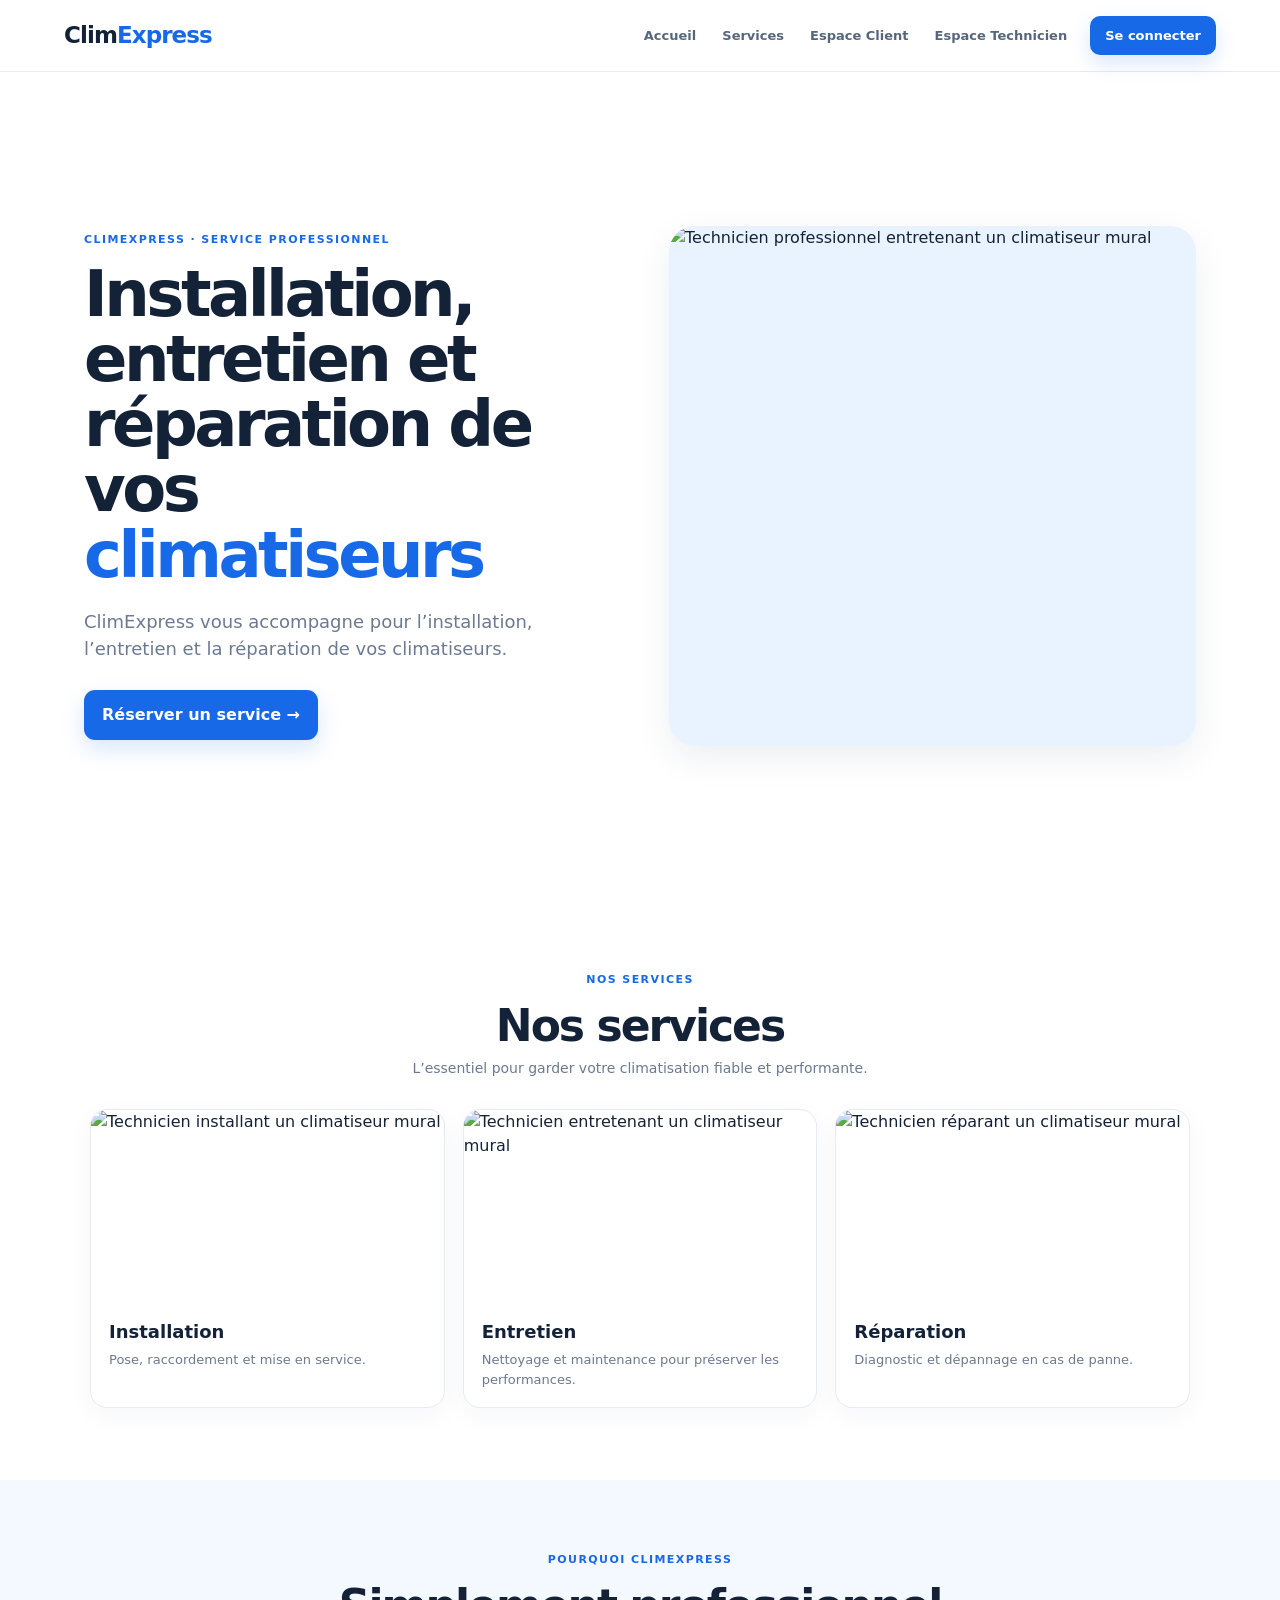
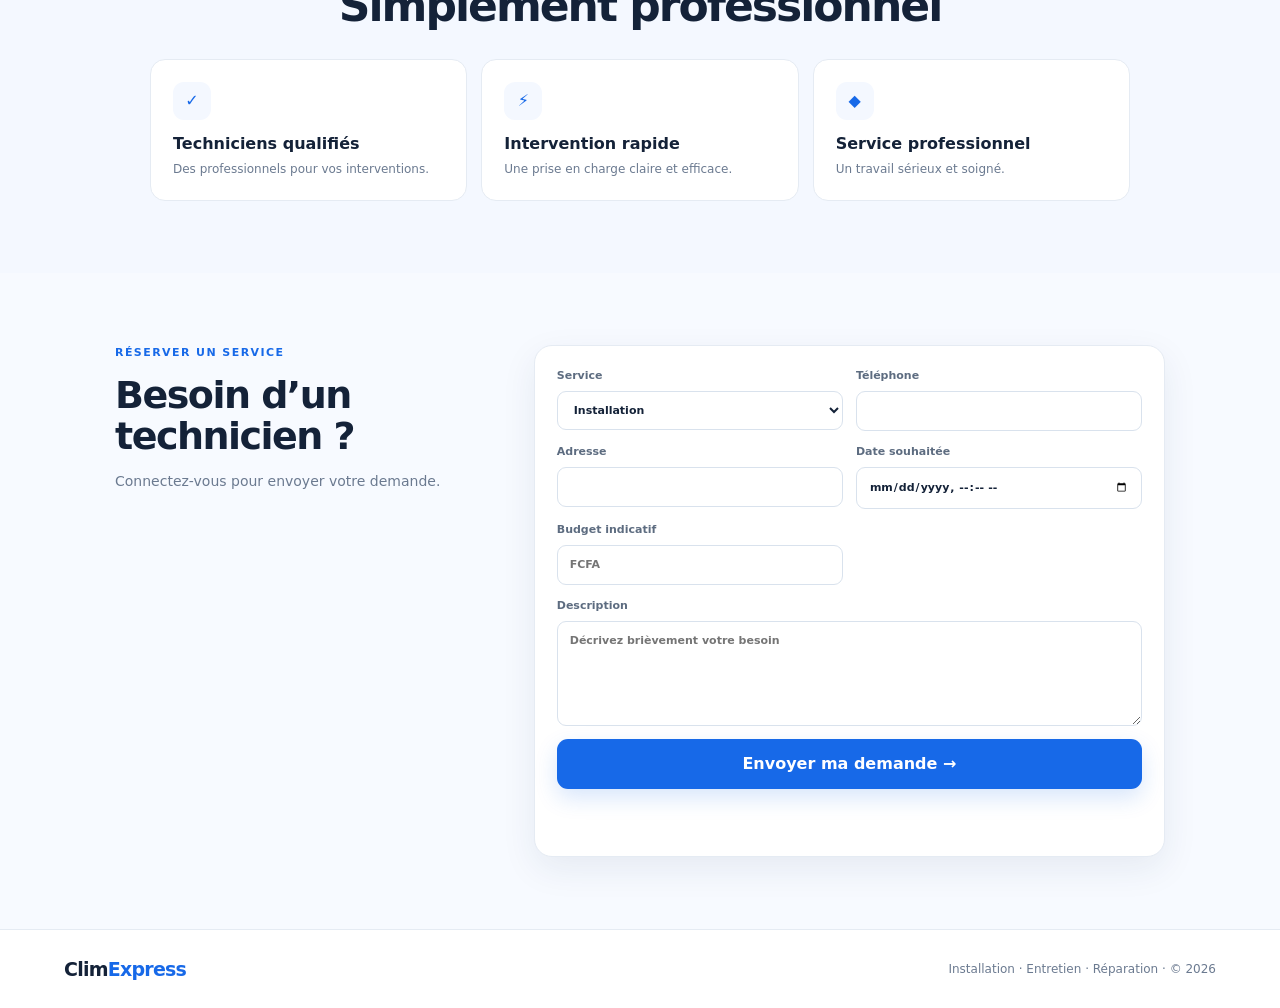
==== index.html @ c629bb33 "Add files via upload" ====
<!doctype html>
<html lang="fr">
<head>
<meta charset="utf-8">
<meta name="viewport" content="width=device-width,initial-scale=1,viewport-fit=cover">
<title>ClimExpress — Installation, entretien et réparation</title>
<script src="https://cdn.jsdelivr.net/npm/@supabase/supabase-js@2"></script>
<style>
:root{--blue:#1769e8;--blue-dark:#0e54bf;--ink:#142238;--muted:#6b7a90;--line:#e5ebf3;--soft:#f4f8ff;--bg:#f6f9fd;--white:#fff;--success:#16945a;--danger:#d23c3c;--shadow:0 12px 35px rgba(22,52,91,.08)}
*{box-sizing:border-box}html{scroll-behavior:smooth}body{margin:0;color:var(--ink);background:#fff;font-family:Inter,system-ui,-apple-system,BlinkMacSystemFont,"Segoe UI",sans-serif;line-height:1.5;overflow-x:hidden}body.modal-open{overflow:hidden}a{text-decoration:none;color:inherit}button,input,select,textarea{font:inherit}button{cursor:pointer}.hidden{display:none!important}
/* Public site */
.publicHeader{min-height:72px;display:flex;align-items:center;gap:22px;padding:12px max(18px,5vw);border-bottom:1px solid var(--line);background:rgba(255,255,255,.96);backdrop-filter:blur(12px);position:sticky;top:0;z-index:100}.publicLogo,.mobileBrand,.sideBrand b{font-weight:900;letter-spacing:-.04em;color:var(--ink)}.publicLogo{font-size:23px;white-space:nowrap}.publicLogo span,.mobileBrand span,.sideBrand b span{color:var(--blue)}.publicNav{display:flex;align-items:center;justify-content:flex-end;gap:20px;margin-left:auto;flex-wrap:wrap}.publicNav a,.publicNav button{border:0;background:none;color:#56667b;font-size:13px;font-weight:750;padding:7px 3px}.publicNav a:hover,.publicNav button:hover{color:var(--blue)}.publicNav .publicLogin{background:var(--blue);color:#fff;padding:10px 15px;border-radius:10px;box-shadow:0 8px 20px rgba(23,105,232,.16)}.publicNav .publicLogin:hover{color:#fff;background:var(--blue-dark)}.disabledRole{opacity:.45}
.publicHero{max-width:1240px;margin:auto;min-height:calc(100vh - 72px);display:grid;grid-template-columns:1fr 1fr;align-items:center;gap:58px;padding:70px max(22px,5vw)}.heroCopy{max-width:650px}.eyebrow{display:block;color:var(--blue);font-size:11px;font-weight:900;letter-spacing:.13em;text-transform:uppercase;margin-bottom:13px}.heroCopy h1{font-size:clamp(40px,5vw,67px);line-height:1.02;letter-spacing:-.055em;margin:0 0 20px}.heroCopy h1 span{color:var(--blue)}.heroCopy p{font-size:18px;color:var(--muted);max-width:580px;margin:0 0 28px}.primary{border:0;background:var(--blue);color:#fff;border-radius:11px;padding:13px 18px;font-weight:800;display:inline-flex;align-items:center;justify-content:center;gap:8px;box-shadow:0 9px 22px rgba(23,105,232,.17)}.primary:hover{background:var(--blue-dark)}.heroImage{height:520px;border-radius:26px;overflow:hidden;box-shadow:var(--shadow);background:#e9f2ff}.heroImage img{width:100%;height:100%;object-fit:cover;display:block}.section{padding:72px max(22px,5vw)}.sectionHead{text-align:center;max-width:650px;margin:0 auto 30px}.sectionHead h2{font-size:clamp(30px,4vw,44px);letter-spacing:-.045em;line-height:1.08;margin:0 0 9px}.sectionHead p{margin:0;color:var(--muted);font-size:14px}.serviceGrid{max-width:1100px;margin:auto;display:grid;grid-template-columns:repeat(3,1fr);gap:18px}.serviceCard{background:#fff;border:1px solid var(--line);border-radius:17px;overflow:hidden;box-shadow:0 8px 26px rgba(22,52,91,.04)}.serviceCard img{width:100%;height:190px;object-fit:cover;display:block}.serviceImgInstall{object-position:center}.serviceImgClean{object-position:70% center;filter:saturate(.9)}.serviceImgRepair{object-position:35% center;filter:contrast(1.02)}.serviceCardBody{padding:18px}.serviceCardBody h3{margin:0 0 5px;font-size:18px}.serviceCardBody p{margin:0;color:var(--muted);font-size:13px}.advantages{background:var(--soft)}.advGrid{max-width:980px;margin:auto;display:grid;grid-template-columns:repeat(3,1fr);gap:14px}.advCard{padding:22px;background:#fff;border:1px solid var(--line);border-radius:15px}.advIcon{width:38px;height:38px;border-radius:11px;background:var(--soft);color:var(--blue);display:grid;place-items:center;font-weight:900;margin-bottom:12px}.advCard h3{font-size:16px;margin:0 0 4px}.advCard p{font-size:12px;color:var(--muted);margin:0}.requestSection{background:#f7faff}.requestWrap{max-width:1050px;margin:auto;display:grid;grid-template-columns:.75fr 1.25fr;gap:40px;align-items:start}.requestIntro h2{font-size:38px;line-height:1.08;letter-spacing:-.04em;margin:5px 0 10px}.requestIntro p{color:var(--muted);font-size:14px}.requestForm{background:#fff;border:1px solid var(--line);border-radius:18px;padding:22px;display:grid;grid-template-columns:1fr 1fr;gap:13px;box-shadow:var(--shadow)}.requestForm label{display:flex;flex-direction:column;gap:6px;font-size:11px;font-weight:800;color:#5d6c80}.requestForm input,.requestForm select,.requestForm textarea{width:100%;border:1px solid #d9e2ed;border-radius:9px;padding:11px 12px;outline:none;color:var(--ink);background:#fff}.requestForm textarea{min-height:105px;resize:vertical}.requestForm label:last-of-type,.requestForm .primary,.requestForm #requestMsg{grid-column:1/-1}.formMsg{font-size:12px;margin:0}.formMsg.success{color:var(--success)}.formMsg.error{color:var(--danger)}footer{border-top:1px solid var(--line);padding:25px max(22px,5vw);display:flex;align-items:center;justify-content:space-between;gap:18px;color:var(--muted);font-size:12px}footer .publicLogo{font-size:19px}
/* Auth */
.modal{position:fixed;inset:0;background:rgba(12,27,48,.52);display:grid;place-items:center;padding:18px;z-index:500}.modalBox{width:min(430px,100%);max-height:calc(100dvh - 36px);overflow:auto;background:#fff;border-radius:19px;padding:25px;position:relative;box-shadow:0 25px 70px rgba(0,0,0,.22)}.modalBox .close{position:absolute;right:12px;top:9px;border:0;background:none;font-size:28px;color:#718097}.modalBox h2{margin:5px 0 17px;font-size:26px;letter-spacing:-.03em}.modalBox form{display:grid;gap:10px}.modalBox input,.modalBox select{width:100%;border:1px solid #dbe4ee;border-radius:9px;padding:11px}.modalBox label{font-size:11px;font-weight:800;color:#5c6a7c}.modalBox label select{display:block;margin-top:6px}.modalBox .link{border:0;background:none;color:var(--blue);font-weight:750;margin-top:8px}.modalBox p{font-size:12px}.modalBox .primary{width:100%}
/* Dashboard shell */
body.client-mode #publicHeader,body.technician-mode #publicHeader,body.admin-mode #publicHeader,body.client-mode>footer,body.technician-mode>footer,body.admin-mode>footer,body.client-mode #home,body.client-mode #services,body.client-mode #request,body.technician-mode #home,body.technician-mode #services,body.technician-mode #request,body.admin-mode #home,body.admin-mode #services,body.admin-mode #request{display:none!important}body.client-mode,body.technician-mode,body.admin-mode{background:var(--bg)}body.client-mode #dashboard,body.technician-mode #dashboard,body.admin-mode #dashboard{display:block!important;margin:0;padding:0;min-height:100dvh}.dashHead{display:none!important}.appShell{min-height:100dvh;display:grid;grid-template-columns:235px minmax(0,1fr);background:var(--bg)}.appSide{position:sticky;top:0;height:100dvh;background:#fff;border-right:1px solid var(--line);padding:22px 14px 16px;display:flex;flex-direction:column;z-index:80;min-width:0}.sideBrand{padding:0 9px 22px}.sideBrand b{display:block;font-size:21px}.sideBrand small{display:block;color:#8995a7;font-size:9px;font-weight:800;letter-spacing:.1em;margin-top:2px}.sideNav{display:grid;gap:4px}.sideLink{border:0;background:transparent;color:#617188;text-align:left;border-radius:10px;padding:11px 10px;font-size:12px;font-weight:750;display:flex;align-items:center;gap:8px}.sideLink:hover,.sideLink.active{background:#edf4ff;color:var(--blue)}.sideLink em{margin-left:auto;background:#e9f2ff;color:var(--blue);font-style:normal;font-size:10px;min-width:19px;height:19px;border-radius:99px;display:grid;place-items:center}.logoutLink{margin-top:auto;border:0;background:transparent;color:#7b8797;text-align:left;padding:11px 10px;border-radius:10px;font-size:12px;font-weight:750}.logoutLink:hover{background:#fff0f0;color:var(--danger)}.sideStatus{display:flex;align-items:center;gap:9px;padding:11px;border:1px solid var(--line);border-radius:11px;margin-top:12px}.sideStatus strong,.sideStatus small{display:block}.sideStatus strong{font-size:11px}.sideStatus small{font-size:9px;color:#8995a7}.availabilityDot{width:9px;height:9px;border-radius:50%;background:#aeb8c4;display:block;flex:0 0 auto}.availabilityDot.available{background:#18a15f;box-shadow:0 0 0 4px #e9f8ef}.drawerOverlay{display:none}.appMain{min-width:0;overflow:hidden}.appHeader{height:64px;background:rgba(255,255,255,.96);border-bottom:1px solid var(--line);display:flex;align-items:center;gap:10px;padding:0 22px;position:sticky;top:0;z-index:60}.hamburger{display:none;width:38px;height:38px;border:1px solid var(--line);background:#fff;border-radius:10px;padding:8px}.hamburger i{display:block;height:2px;background:#4f6075;margin:4px 0;border-radius:3px}.mobileBrand{display:none;font-size:18px}.headerSpacer{flex:1}.iconBtn{width:37px;height:37px;border:1px solid var(--line);background:#fff;border-radius:10px;position:relative;font-size:16px}.iconBtn sup{position:absolute;right:-3px;top:-5px;background:var(--blue);color:#fff;border-radius:99px;min-width:17px;height:17px;font-size:9px;display:grid;place-items:center}.profileChip{border:0;background:transparent;display:flex;align-items:center;gap:8px;color:var(--ink);padding:3px}.profileChip span,.bigAvatar{width:34px;height:34px;border-radius:50%;background:#eaf2ff;color:var(--blue);display:grid;place-items:center;font-size:11px;font-weight:900}.profileChip strong{font-size:11px}.appContent{padding:28px clamp(16px,3.5vw,42px) 45px;max-width:1350px;margin:auto;width:100%}.spacePageHead{display:flex;justify-content:space-between;gap:20px;margin-bottom:18px}.spacePageHead h1{font-size:27px;line-height:1.1;letter-spacing:-.04em;margin:2px 0 5px}.spacePageHead p:last-child{margin:0;color:var(--muted);font-size:12px}.statsGrid{display:grid;grid-template-columns:repeat(4,minmax(0,1fr));gap:10px;margin-bottom:16px}.statCard{background:#fff;border:1px solid var(--line);border-radius:13px;padding:15px;min-width:0}.statCard span{display:block;color:#758399;font-size:10px;font-weight:750;margin-bottom:6px}.statCard strong{font-size:23px;letter-spacing:-.04em}.contentPanel{background:#fff;border:1px solid var(--line);border-radius:14px;padding:17px;margin-bottom:13px;min-width:0}.panelHead{display:flex;align-items:center;justify-content:space-between;gap:15px;margin-bottom:10px}.panelHead h2{font-size:15px;margin:0}.panelHead p{font-size:10px;color:#8793a4;margin:3px 0 0}.textButton{border:0;background:none;color:var(--blue);font-size:11px;font-weight:800;padding:5px}.listRow{display:grid;grid-template-columns:minmax(0,1fr) auto auto;gap:12px;align-items:center;padding:12px 0;border-top:1px solid #edf1f5;min-width:0}.listRow>div:first-child{min-width:0}.listRow strong{font-size:12px}.listRow small{display:block;color:#8390a1;font-size:10px;margin-top:3px;white-space:normal}.rowAction,.secondaryBtn{border:1px solid #dce5ef;background:#fff;color:#4d5f76;border-radius:8px;padding:8px 10px;font-size:10px;font-weight:800}.statusBadge{display:inline-flex;align-items:center;justify-content:center;border-radius:99px;padding:5px 8px;font-size:9px;font-weight:850;white-space:nowrap}.status-pending,.status-quoted{background:#fff7df;color:#9a6c00}.status-accepted,.status-scheduled,.status-in_progress{background:#edf5ff;color:#1a63c9}.status-completed{background:#eaf8f0;color:#16824f}.status-rejected,.status-cancelled{background:#fff0f0;color:#bd3636}.emptyState{text-align:center;padding:28px 12px;color:#7b8899}.emptyIcon{width:38px;height:38px;border-radius:50%;background:#f0f5fb;color:var(--blue);display:grid;place-items:center;margin:0 auto 9px;font-weight:900}.emptyState p{font-size:11px;margin:0 auto 12px;max-width:430px}.smallBtn{padding:9px 12px;font-size:10px}.clientBookingHero{display:flex;align-items:center;justify-content:space-between;gap:20px;background:linear-gradient(135deg,#edf5ff,#fff);border:1px solid #dce9fb;border-radius:15px;padding:18px;margin-bottom:14px}.clientBookingHero span,.clientBookingHero small{display:block;color:#718198;font-size:10px}.clientBookingHero strong{display:block;font-size:15px;margin:3px 0}.dashboardColumns{display:grid;grid-template-columns:1fr 1fr;gap:13px}.reservationCard,.requestCard{border:1px solid #e7edf4;border-radius:12px;padding:13px;margin-bottom:9px}.reservationCard:last-child,.requestCard:last-child{margin-bottom:0}.reservationTop{display:flex;align-items:flex-start;justify-content:space-between;gap:12px}.reservationTop strong{display:block;font-size:12px}.reservationTop small{display:block;color:#8290a1;font-size:10px;margin-top:3px}.reservationMeta{display:flex;flex-wrap:wrap;gap:10px;color:#7d8b9e;font-size:9px;margin:8px 0}.reservationCard>p,.requestCard>p{font-size:10px;color:#657489;margin:8px 0}.quoteInline,.infoInline,.invoiceNote{background:#f7faff;border:1px solid #e2ebf7;border-radius:9px;padding:10px;margin-top:9px;font-size:10px;color:#66758a}.quoteInline{display:flex;flex-wrap:wrap;align-items:center;gap:8px}.actions,.scheduleInline{display:flex;flex-wrap:wrap;gap:8px;width:100%;margin-top:7px}.scheduleInline input{flex:1;min-width:170px;border:1px solid #dce5ef;border-radius:8px;padding:8px;font-size:10px}.profilePanel{display:grid;grid-template-columns:auto 1fr auto;gap:20px;align-items:start}.bigAvatar{width:60px;height:60px;font-size:17px}.profileData{display:grid;grid-template-columns:repeat(2,minmax(0,1fr));gap:12px}.profileData span{display:block;color:#8793a4;font-size:9px;margin-bottom:2px}.profileData strong{display:block;font-size:11px;word-break:break-word}.supportBox p{color:#6e7c90;font-size:12px;max-width:650px}.reviewBox{display:flex;flex-wrap:wrap;align-items:center;gap:7px;width:100%;margin-top:5px}.stars button{border:0;background:none;color:#e5ad24;font-size:20px;padding:0 2px}.reviewBox input{flex:1;min-width:160px;border:1px solid #dce5ef;border-radius:8px;padding:8px;font-size:10px}.notificationRow{display:flex;gap:10px;padding:12px 0;border-top:1px solid #edf1f5}.notificationRow.unread{background:#f7faff;margin:0 -8px;padding:12px 8px;border-radius:8px}.notifDot{width:7px;height:7px;border-radius:50%;background:transparent;margin-top:5px;flex:0 0 auto}.unread .notifDot{background:var(--blue)}.notificationRow strong{font-size:11px}.notificationRow p{font-size:10px;color:#6f7d90;margin:3px 0}.notificationRow small{font-size:9px;color:#9aa5b4}.availabilityCard{display:flex;align-items:center;justify-content:space-between;gap:15px;background:#fff;border:1px solid var(--line);border-radius:14px;padding:14px 16px;margin-bottom:13px}.availabilityCard>div{display:flex;align-items:center;gap:10px}.availabilityCard strong{display:block;font-size:12px}.availabilityCard small{display:block;color:#8592a4;font-size:9px;margin-top:2px}.availabilityCard .availabilityDot{width:10px;height:10px}.techStatsGrid{grid-template-columns:repeat(4,minmax(0,1fr))}.techStatsGrid .statCard{padding:13px}.adminPanel{max-width:1150px;margin:auto}
@media(max-width:980px){.publicHero{grid-template-columns:1fr;min-height:auto;padding-top:55px}.heroCopy{max-width:760px}.heroImage{height:410px}.serviceGrid{grid-template-columns:repeat(2,1fr)}.requestWrap{grid-template-columns:1fr}.statsGrid,.techStatsGrid{grid-template-columns:repeat(2,minmax(0,1fr))}.dashboardColumns{grid-template-columns:1fr}.appShell{grid-template-columns:1fr}.appSide{position:fixed;left:0;top:0;width:min(280px,86vw);height:100dvh;transform:translateX(-105%);transition:transform .22s ease;box-shadow:18px 0 45px rgba(20,45,80,.16)}.appSide.open{transform:translateX(0)}.drawerOverlay{position:fixed;inset:0;background:rgba(12,28,49,.32);z-index:70;display:block;opacity:0;pointer-events:none;transition:opacity .22s ease}.drawerOverlay.open{opacity:1;pointer-events:auto}.hamburger{display:block}.mobileBrand{display:block}.appHeader{padding:0 15px}.profileChip strong{display:none}}
@media(max-width:700px){.publicHeader{min-height:64px;padding:9px 14px;align-items:flex-start}.publicNav{gap:5px 10px;margin-left:auto}.publicNav a,.publicNav button{font-size:11px;padding:5px 1px}.publicNav .publicLogin{padding:8px 10px}.publicHero{padding:43px 18px 42px;gap:28px}.heroCopy h1{font-size:42px}.heroCopy p{font-size:15px}.heroImage{height:330px;border-radius:20px}.section{padding:55px 18px}.serviceGrid,.advGrid{grid-template-columns:1fr}.serviceCard img{height:175px}.requestForm{grid-template-columns:1fr}.requestForm label:last-of-type,.requestForm .primary,.requestForm #requestMsg{grid-column:auto}.requestIntro h2{font-size:32px}.requestWrap{gap:23px}.requestForm{padding:16px}.appContent{padding:20px 12px 32px}.spacePageHead h1{font-size:23px}.spacePageHead p:last-child{font-size:11px}.clientBookingHero,.availabilityCard{align-items:flex-start;flex-direction:column}.clientBookingHero .primary,.availabilityCard .primary{width:100%}.statsGrid,.techStatsGrid{gap:8px}.statCard{padding:12px}.statCard span{font-size:9px}.statCard strong{font-size:19px}.contentPanel{padding:13px;border-radius:12px}.panelHead h2{font-size:13px}.panelHead p{font-size:9px}.listRow{grid-template-columns:minmax(0,1fr) auto;gap:8px}.listRow>strong,.listRow>.rowAction{grid-column:1/-1}.listRow>.statusBadge{justify-self:end}.reservationMeta{display:block}.reservationMeta span{display:block;margin-top:3px}.profilePanel{grid-template-columns:auto 1fr}.profilePanel>.secondaryBtn{grid-column:1/-1;width:100%}.profileData{grid-template-columns:1fr}.modalBox{padding:22px}.appHeader{height:60px}}
@media(max-width:390px){.publicHeader{gap:8px}.publicLogo{font-size:20px}.publicNav{gap:4px 7px}.publicNav a,.publicNav button{font-size:10px}.publicNav .publicLogin{padding:7px 8px}.heroCopy h1{font-size:36px}.heroImage{height:285px}.mobileBrand{font-size:16px}.appHeader{padding:0 10px}.iconBtn{width:34px;height:34px}.hamburger{width:36px;height:36px}.profileChip span{width:31px;height:31px}.statCard{padding:10px}.statCard strong{font-size:18px}.statCard span{line-height:1.2}.requestCard,.reservationCard{padding:11px}.primary{width:100%}}
</style>
</head>
<body>
<header id="publicHeader" class="publicHeader">
  <a class="publicLogo" href="#home">Clim<span>Express</span></a>
  <nav class="publicNav">
    <a href="#home">Accueil</a>
    <a href="#services">Services</a>
    <button type="button" data-open-role="client">Espace Client</button>
    <button type="button" data-open-role="technicien">Espace Technicien</button>
    <button type="button" id="authBtn" class="publicLogin">Se connecter</button>
  </nav>
</header>

<main>
  <section id="home" class="publicHero">
    <div class="heroCopy">
      <span class="eyebrow">CLIMEXPRESS · SERVICE PROFESSIONNEL</span>
      <h1>Installation, entretien et réparation de vos <span>climatiseurs</span></h1>
      <p>ClimExpress vous accompagne pour l’installation, l’entretien et la réparation de vos climatiseurs.</p>
      <a class="primary" href="#request">Réserver un service →</a>
    </div>
    <div class="heroImage">
      <img src="https://images.unsplash.com/photo-1621905252507-b35492cc74b4?auto=format&fit=crop&w=1200&q=85" alt="Technicien professionnel entretenant un climatiseur mural">
    </div>
  </section>

  <section id="services" class="section">
    <div class="sectionHead"><span class="eyebrow">NOS SERVICES</span><h2>Nos services</h2><p>L’essentiel pour garder votre climatisation fiable et performante.</p></div>
    <div class="serviceGrid">
      <article class="serviceCard"><img class="serviceImgInstall" src="https://hometriangle.com/imagecache/stories/media/487972" alt="Technicien installant un climatiseur mural"><div class="serviceCardBody"><h3>Installation</h3><p>Pose, raccordement et mise en service.</p></div></article>
      <article class="serviceCard"><img class="serviceImgClean" src="https://images.unsplash.com/photo-1621905252507-b35492cc74b4?auto=format&fit=crop&w=1000&q=85" alt="Technicien entretenant un climatiseur mural"><div class="serviceCardBody"><h3>Entretien</h3><p>Nettoyage et maintenance pour préserver les performances.</p></div></article>
      <article class="serviceCard"><img class="serviceImgRepair" src="https://images.unsplash.com/photo-1621905252507-b35492cc74b4?auto=format&fit=crop&w=1000&q=85" alt="Technicien réparant un climatiseur mural"><div class="serviceCardBody"><h3>Réparation</h3><p>Diagnostic et dépannage en cas de panne.</p></div></article>
    </div>
  </section>

  <section class="section advantages" aria-label="Nos avantages">
    <div class="sectionHead"><span class="eyebrow">POURQUOI CLIMEXPRESS</span><h2>Simplement professionnel</h2></div>
    <div class="advGrid">
      <article class="advCard"><div class="advIcon">✓</div><h3>Techniciens qualifiés</h3><p>Des professionnels pour vos interventions.</p></article>
      <article class="advCard"><div class="advIcon">⚡</div><h3>Intervention rapide</h3><p>Une prise en charge claire et efficace.</p></article>
      <article class="advCard"><div class="advIcon">◆</div><h3>Service professionnel</h3><p>Un travail sérieux et soigné.</p></article>
    </div>
  </section>

  <section id="request" class="section requestSection">
    <div class="requestWrap">
      <div class="requestIntro"><span class="eyebrow">RÉSERVER UN SERVICE</span><h2>Besoin d’un technicien ?</h2><p id="hint">Connectez-vous pour envoyer votre demande.</p></div>
      <form id="requestForm" class="requestForm">
        <label>Service<select id="service"><option value="installation">Installation</option><option value="entretien">Entretien</option><option value="reparation">Réparation</option></select></label>
        <label>Téléphone<input id="phone" required></label>
        <label>Adresse<input id="address" required></label>
        <label>Date souhaitée<input id="date" type="datetime-local"></label>
        <label>Budget indicatif<input id="budget" type="number" min="0" placeholder="FCFA"></label>
        <label>Description<textarea id="description" required placeholder="Décrivez brièvement votre besoin"></textarea></label>
        <button class="primary">Envoyer ma demande →</button>
        <p id="requestMsg"></p>
      </form>
    </div>
  </section>
</main>

<footer><b class="publicLogo">Clim<span>Express</span></b><span>Installation · Entretien · Réparation · © 2026</span></footer>

<section id="dashboard" class="hidden dashboardSection">
  <div class="dashHead"><small id="role"></small><h2>Tableau de bord</h2><p id="welcome"></p><span id="dashDate"></span></div>
  <div id="dashContent"></div>
</section>

<div id="modal" class="modal hidden">
  <div class="modalBox">
    <button type="button" id="close" class="close" aria-label="Fermer">×</button>
    <div id="login">
      <span class="eyebrow">CONNEXION</span><h2>Se connecter</h2>
      <form id="loginForm"><input id="email" type="email" placeholder="E-mail" required><input id="password" type="password" placeholder="Mot de passe" required><button class="primary">Se connecter</button></form>
      <p id="loginMsg"></p><button id="toSignup" class="link" type="button">Créer un compte</button>
    </div>
    <div id="signup" class="hidden">
      <span class="eyebrow">INSCRIPTION</span><h2>Créer un compte</h2>
      <form id="signupForm">
        <input id="first" placeholder="Prénom" required><input id="last" placeholder="Nom"><input id="sphone" placeholder="Téléphone" required><input id="semail" type="email" placeholder="E-mail" required><input id="spass" type="password" minlength="6" placeholder="Mot de passe" required>
        <label>Type de compte<select id="roleSelect"><option value="client">Client</option><option value="technicien">Technicien</option></select></label>
        <div id="techFields" class="hidden"><input id="specialty" placeholder="Spécialité (installation, entretien...)"/><input id="serviceArea" placeholder="Zone d’intervention (Dakar, Thiès...)"/></div>
        <button class="primary">Créer mon compte</button>
      </form>
      <p id="signupMsg"></p><button id="toLogin" class="link" type="button">J’ai déjà un compte</button>
    </div>
  </div>
</div>
<script src="app.js"></script>
</body>
</html>
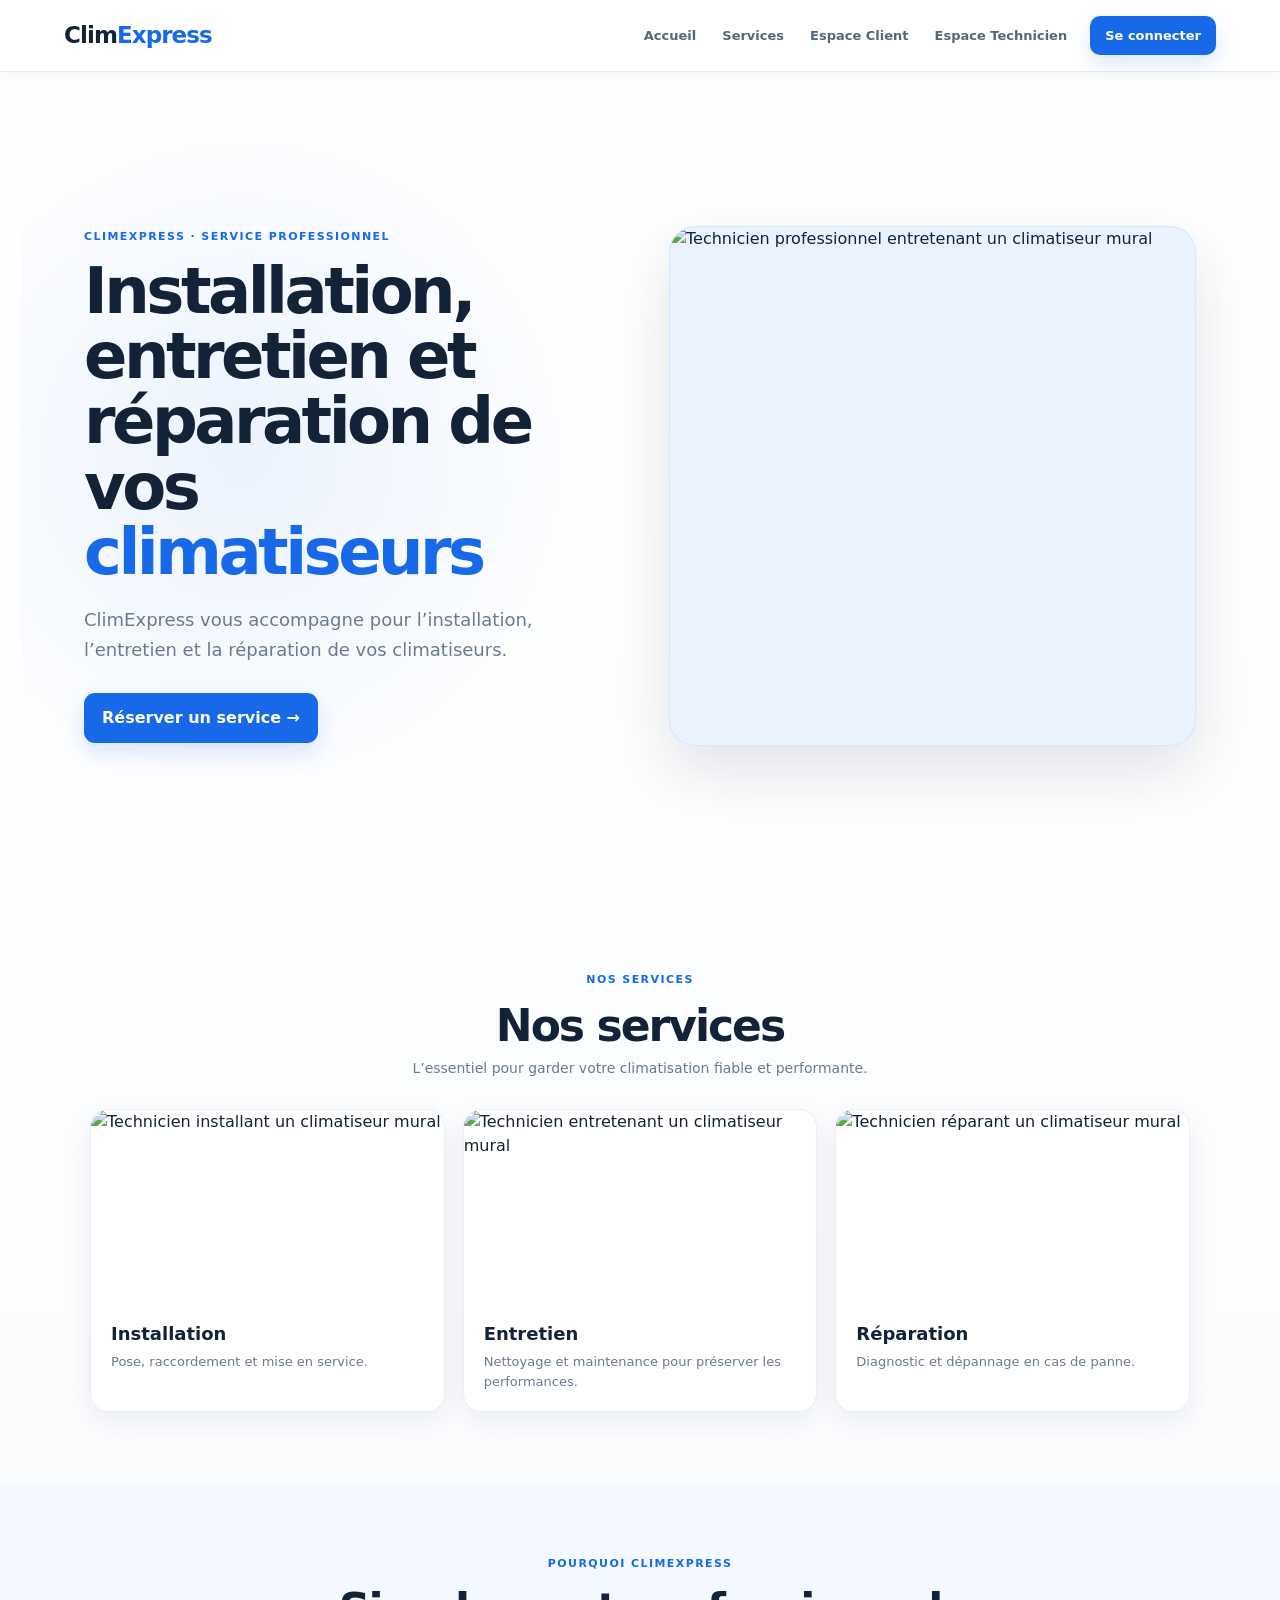
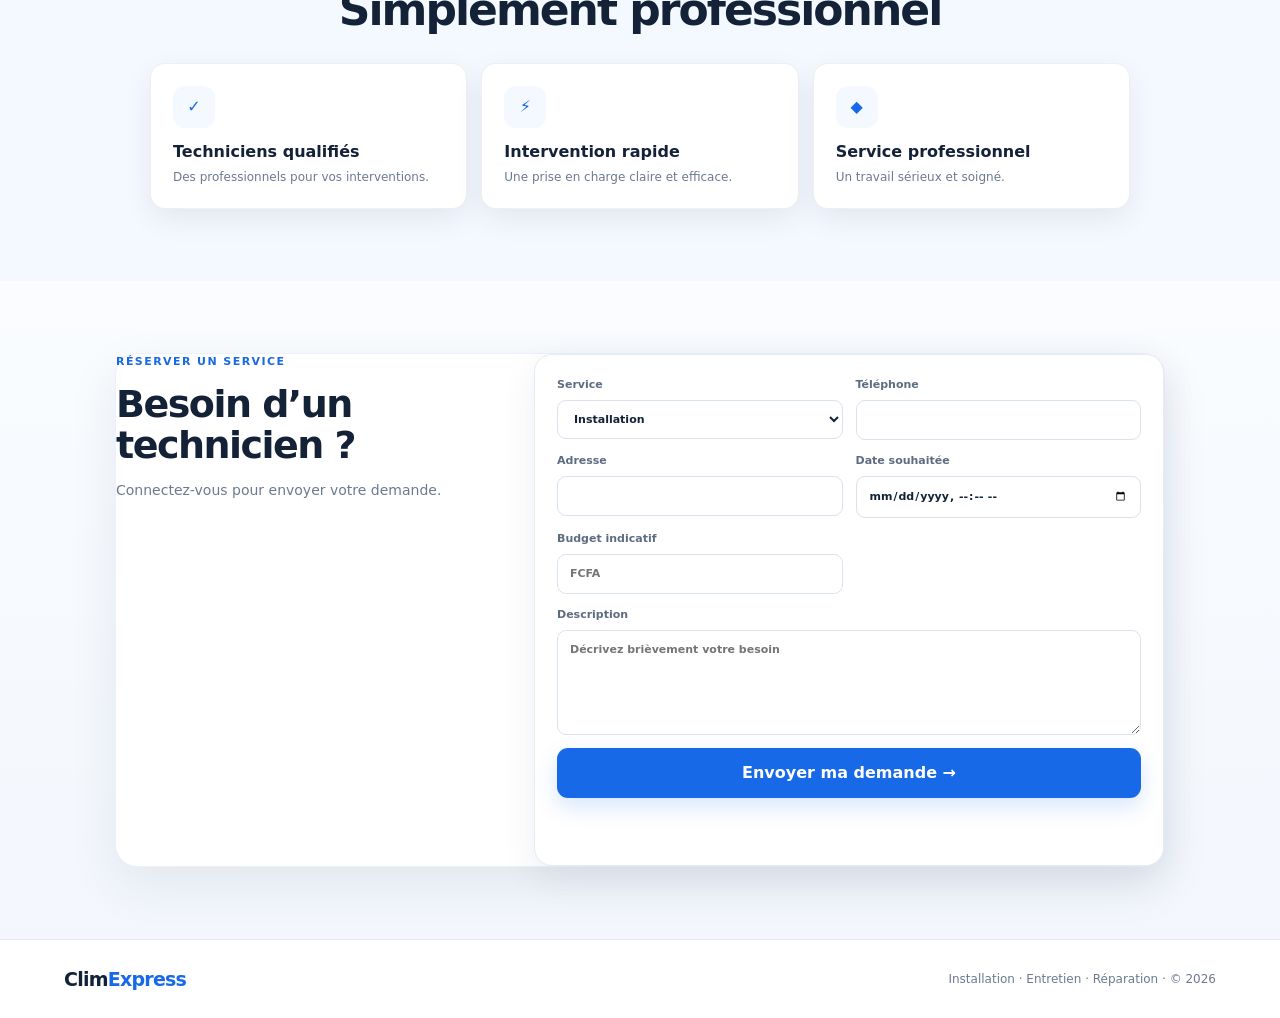
==== commit c93a03ad: "Add files via upload" ====
--- a/index.html
+++ b/index.html
@@ -14,10 +14,120 @@
 /* Auth */
 .modal{position:fixed;inset:0;background:rgba(12,27,48,.52);display:grid;place-items:center;padding:18px;z-index:500}.modalBox{width:min(430px,100%);max-height:calc(100dvh - 36px);overflow:auto;background:#fff;border-radius:19px;padding:25px;position:relative;box-shadow:0 25px 70px rgba(0,0,0,.22)}.modalBox .close{position:absolute;right:12px;top:9px;border:0;background:none;font-size:28px;color:#718097}.modalBox h2{margin:5px 0 17px;font-size:26px;letter-spacing:-.03em}.modalBox form{display:grid;gap:10px}.modalBox input,.modalBox select{width:100%;border:1px solid #dbe4ee;border-radius:9px;padding:11px}.modalBox label{font-size:11px;font-weight:800;color:#5c6a7c}.modalBox label select{display:block;margin-top:6px}.modalBox .link{border:0;background:none;color:var(--blue);font-weight:750;margin-top:8px}.modalBox p{font-size:12px}.modalBox .primary{width:100%}
 /* Dashboard shell */
-body.client-mode #publicHeader,body.technician-mode #publicHeader,body.admin-mode #publicHeader,body.client-mode>footer,body.technician-mode>footer,body.admin-mode>footer,body.client-mode #home,body.client-mode #services,body.client-mode #request,body.technician-mode #home,body.technician-mode #services,body.technician-mode #request,body.admin-mode #home,body.admin-mode #services,body.admin-mode #request{display:none!important}body.client-mode,body.technician-mode,body.admin-mode{background:var(--bg)}body.client-mode #dashboard,body.technician-mode #dashboard,body.admin-mode #dashboard{display:block!important;margin:0;padding:0;min-height:100dvh}.dashHead{display:none!important}.appShell{min-height:100dvh;display:grid;grid-template-columns:235px minmax(0,1fr);background:var(--bg)}.appSide{position:sticky;top:0;height:100dvh;background:#fff;border-right:1px solid var(--line);padding:22px 14px 16px;display:flex;flex-direction:column;z-index:80;min-width:0}.sideBrand{padding:0 9px 22px}.sideBrand b{display:block;font-size:21px}.sideBrand small{display:block;color:#8995a7;font-size:9px;font-weight:800;letter-spacing:.1em;margin-top:2px}.sideNav{display:grid;gap:4px}.sideLink{border:0;background:transparent;color:#617188;text-align:left;border-radius:10px;padding:11px 10px;font-size:12px;font-weight:750;display:flex;align-items:center;gap:8px}.sideLink:hover,.sideLink.active{background:#edf4ff;color:var(--blue)}.sideLink em{margin-left:auto;background:#e9f2ff;color:var(--blue);font-style:normal;font-size:10px;min-width:19px;height:19px;border-radius:99px;display:grid;place-items:center}.logoutLink{margin-top:auto;border:0;background:transparent;color:#7b8797;text-align:left;padding:11px 10px;border-radius:10px;font-size:12px;font-weight:750}.logoutLink:hover{background:#fff0f0;color:var(--danger)}.sideStatus{display:flex;align-items:center;gap:9px;padding:11px;border:1px solid var(--line);border-radius:11px;margin-top:12px}.sideStatus strong,.sideStatus small{display:block}.sideStatus strong{font-size:11px}.sideStatus small{font-size:9px;color:#8995a7}.availabilityDot{width:9px;height:9px;border-radius:50%;background:#aeb8c4;display:block;flex:0 0 auto}.availabilityDot.available{background:#18a15f;box-shadow:0 0 0 4px #e9f8ef}.drawerOverlay{display:none}.appMain{min-width:0;overflow:hidden}.appHeader{height:64px;background:rgba(255,255,255,.96);border-bottom:1px solid var(--line);display:flex;align-items:center;gap:10px;padding:0 22px;position:sticky;top:0;z-index:60}.hamburger{display:none;width:38px;height:38px;border:1px solid var(--line);background:#fff;border-radius:10px;padding:8px}.hamburger i{display:block;height:2px;background:#4f6075;margin:4px 0;border-radius:3px}.mobileBrand{display:none;font-size:18px}.headerSpacer{flex:1}.iconBtn{width:37px;height:37px;border:1px solid var(--line);background:#fff;border-radius:10px;position:relative;font-size:16px}.iconBtn sup{position:absolute;right:-3px;top:-5px;background:var(--blue);color:#fff;border-radius:99px;min-width:17px;height:17px;font-size:9px;display:grid;place-items:center}.profileChip{border:0;background:transparent;display:flex;align-items:center;gap:8px;color:var(--ink);padding:3px}.profileChip span,.bigAvatar{width:34px;height:34px;border-radius:50%;background:#eaf2ff;color:var(--blue);display:grid;place-items:center;font-size:11px;font-weight:900}.profileChip strong{font-size:11px}.appContent{padding:28px clamp(16px,3.5vw,42px) 45px;max-width:1350px;margin:auto;width:100%}.spacePageHead{display:flex;justify-content:space-between;gap:20px;margin-bottom:18px}.spacePageHead h1{font-size:27px;line-height:1.1;letter-spacing:-.04em;margin:2px 0 5px}.spacePageHead p:last-child{margin:0;color:var(--muted);font-size:12px}.statsGrid{display:grid;grid-template-columns:repeat(4,minmax(0,1fr));gap:10px;margin-bottom:16px}.statCard{background:#fff;border:1px solid var(--line);border-radius:13px;padding:15px;min-width:0}.statCard span{display:block;color:#758399;font-size:10px;font-weight:750;margin-bottom:6px}.statCard strong{font-size:23px;letter-spacing:-.04em}.contentPanel{background:#fff;border:1px solid var(--line);border-radius:14px;padding:17px;margin-bottom:13px;min-width:0}.panelHead{display:flex;align-items:center;justify-content:space-between;gap:15px;margin-bottom:10px}.panelHead h2{font-size:15px;margin:0}.panelHead p{font-size:10px;color:#8793a4;margin:3px 0 0}.textButton{border:0;background:none;color:var(--blue);font-size:11px;font-weight:800;padding:5px}.listRow{display:grid;grid-template-columns:minmax(0,1fr) auto auto;gap:12px;align-items:center;padding:12px 0;border-top:1px solid #edf1f5;min-width:0}.listRow>div:first-child{min-width:0}.listRow strong{font-size:12px}.listRow small{display:block;color:#8390a1;font-size:10px;margin-top:3px;white-space:normal}.rowAction,.secondaryBtn{border:1px solid #dce5ef;background:#fff;color:#4d5f76;border-radius:8px;padding:8px 10px;font-size:10px;font-weight:800}.statusBadge{display:inline-flex;align-items:center;justify-content:center;border-radius:99px;padding:5px 8px;font-size:9px;font-weight:850;white-space:nowrap}.status-pending,.status-quoted{background:#fff7df;color:#9a6c00}.status-accepted,.status-scheduled,.status-in_progress{background:#edf5ff;color:#1a63c9}.status-completed{background:#eaf8f0;color:#16824f}.status-rejected,.status-cancelled{background:#fff0f0;color:#bd3636}.emptyState{text-align:center;padding:28px 12px;color:#7b8899}.emptyIcon{width:38px;height:38px;border-radius:50%;background:#f0f5fb;color:var(--blue);display:grid;place-items:center;margin:0 auto 9px;font-weight:900}.emptyState p{font-size:11px;margin:0 auto 12px;max-width:430px}.smallBtn{padding:9px 12px;font-size:10px}.clientBookingHero{display:flex;align-items:center;justify-content:space-between;gap:20px;background:linear-gradient(135deg,#edf5ff,#fff);border:1px solid #dce9fb;border-radius:15px;padding:18px;margin-bottom:14px}.clientBookingHero span,.clientBookingHero small{display:block;color:#718198;font-size:10px}.clientBookingHero strong{display:block;font-size:15px;margin:3px 0}.dashboardColumns{display:grid;grid-template-columns:1fr 1fr;gap:13px}.reservationCard,.requestCard{border:1px solid #e7edf4;border-radius:12px;padding:13px;margin-bottom:9px}.reservationCard:last-child,.requestCard:last-child{margin-bottom:0}.reservationTop{display:flex;align-items:flex-start;justify-content:space-between;gap:12px}.reservationTop strong{display:block;font-size:12px}.reservationTop small{display:block;color:#8290a1;font-size:10px;margin-top:3px}.reservationMeta{display:flex;flex-wrap:wrap;gap:10px;color:#7d8b9e;font-size:9px;margin:8px 0}.reservationCard>p,.requestCard>p{font-size:10px;color:#657489;margin:8px 0}.quoteInline,.infoInline,.invoiceNote{background:#f7faff;border:1px solid #e2ebf7;border-radius:9px;padding:10px;margin-top:9px;font-size:10px;color:#66758a}.quoteInline{display:flex;flex-wrap:wrap;align-items:center;gap:8px}.actions,.scheduleInline{display:flex;flex-wrap:wrap;gap:8px;width:100%;margin-top:7px}.scheduleInline input{flex:1;min-width:170px;border:1px solid #dce5ef;border-radius:8px;padding:8px;font-size:10px}.profilePanel{display:grid;grid-template-columns:auto 1fr auto;gap:20px;align-items:start}.bigAvatar{width:60px;height:60px;font-size:17px}.profileData{display:grid;grid-template-columns:repeat(2,minmax(0,1fr));gap:12px}.profileData span{display:block;color:#8793a4;font-size:9px;margin-bottom:2px}.profileData strong{display:block;font-size:11px;word-break:break-word}.supportBox p{color:#6e7c90;font-size:12px;max-width:650px}.reviewBox{display:flex;flex-wrap:wrap;align-items:center;gap:7px;width:100%;margin-top:5px}.stars button{border:0;background:none;color:#e5ad24;font-size:20px;padding:0 2px}.reviewBox input{flex:1;min-width:160px;border:1px solid #dce5ef;border-radius:8px;padding:8px;font-size:10px}.notificationRow{display:flex;gap:10px;padding:12px 0;border-top:1px solid #edf1f5}.notificationRow.unread{background:#f7faff;margin:0 -8px;padding:12px 8px;border-radius:8px}.notifDot{width:7px;height:7px;border-radius:50%;background:transparent;margin-top:5px;flex:0 0 auto}.unread .notifDot{background:var(--blue)}.notificationRow strong{font-size:11px}.notificationRow p{font-size:10px;color:#6f7d90;margin:3px 0}.notificationRow small{font-size:9px;color:#9aa5b4}.availabilityCard{display:flex;align-items:center;justify-content:space-between;gap:15px;background:#fff;border:1px solid var(--line);border-radius:14px;padding:14px 16px;margin-bottom:13px}.availabilityCard>div{display:flex;align-items:center;gap:10px}.availabilityCard strong{display:block;font-size:12px}.availabilityCard small{display:block;color:#8592a4;font-size:9px;margin-top:2px}.availabilityCard .availabilityDot{width:10px;height:10px}.techStatsGrid{grid-template-columns:repeat(4,minmax(0,1fr))}.techStatsGrid .statCard{padding:13px}.adminPanel{max-width:1150px;margin:auto}
+body.client-mode #publicHeader,body.technician-mode #publicHeader,body.admin-mode #publicHeader,body.client-mode>footer,body.technician-mode>footer,body.admin-mode>footer,body.client-mode #home,body.client-mode #services,body.client-mode .advantages,body.client-mode #request,body.technician-mode #home,body.technician-mode #services,body.technician-mode .advantages,body.technician-mode #request,body.admin-mode #home,body.admin-mode #services,body.admin-mode .advantages,body.admin-mode #request{display:none!important}body.client-mode,body.technician-mode,body.admin-mode{background:var(--bg)}body.client-mode #dashboard,body.technician-mode #dashboard,body.admin-mode #dashboard{display:block!important;margin:0;padding:0;min-height:100dvh}.dashHead{display:none!important}.appShell{min-height:100dvh;display:grid;grid-template-columns:235px minmax(0,1fr);background:var(--bg)}.appSide{position:sticky;top:0;height:100dvh;background:#fff;border-right:1px solid var(--line);padding:22px 14px 16px;display:flex;flex-direction:column;z-index:80;min-width:0}.sideBrand{padding:0 9px 22px}.sideBrand b{display:block;font-size:21px}.sideBrand small{display:block;color:#8995a7;font-size:9px;font-weight:800;letter-spacing:.1em;margin-top:2px}.sideNav{display:grid;gap:4px}.sideLink{border:0;background:transparent;color:#617188;text-align:left;border-radius:10px;padding:11px 10px;font-size:12px;font-weight:750;display:flex;align-items:center;gap:8px}.sideLink:hover,.sideLink.active{background:#edf4ff;color:var(--blue)}.sideLink em{margin-left:auto;background:#e9f2ff;color:var(--blue);font-style:normal;font-size:10px;min-width:19px;height:19px;border-radius:99px;display:grid;place-items:center}.logoutLink{margin-top:auto;border:0;background:transparent;color:#7b8797;text-align:left;padding:11px 10px;border-radius:10px;font-size:12px;font-weight:750}.logoutLink:hover{background:#fff0f0;color:var(--danger)}.sideStatus{display:flex;align-items:center;gap:9px;padding:11px;border:1px solid var(--line);border-radius:11px;margin-top:12px}.sideStatus strong,.sideStatus small{display:block}.sideStatus strong{font-size:11px}.sideStatus small{font-size:9px;color:#8995a7}.availabilityDot{width:9px;height:9px;border-radius:50%;background:#aeb8c4;display:block;flex:0 0 auto}.availabilityDot.available{background:#18a15f;box-shadow:0 0 0 4px #e9f8ef}.drawerOverlay{display:none}.appMain{min-width:0;overflow:hidden}.appHeader{height:64px;background:rgba(255,255,255,.96);border-bottom:1px solid var(--line);display:flex;align-items:center;gap:10px;padding:0 22px;position:sticky;top:0;z-index:60}.hamburger{display:none;width:38px;height:38px;border:1px solid var(--line);background:#fff;border-radius:10px;padding:8px}.hamburger i{display:block;height:2px;background:#4f6075;margin:4px 0;border-radius:3px}.mobileBrand{display:none;font-size:18px}.headerSpacer{flex:1}.iconBtn{width:37px;height:37px;border:1px solid var(--line);background:#fff;border-radius:10px;position:relative;font-size:16px}.iconBtn sup{position:absolute;right:-3px;top:-5px;background:var(--blue);color:#fff;border-radius:99px;min-width:17px;height:17px;font-size:9px;display:grid;place-items:center}.profileChip{border:0;background:transparent;display:flex;align-items:center;gap:8px;color:var(--ink);padding:3px}.profileChip span,.bigAvatar{width:34px;height:34px;border-radius:50%;background:#eaf2ff;color:var(--blue);display:grid;place-items:center;font-size:11px;font-weight:900}.profileChip strong{font-size:11px}.appContent{padding:28px clamp(16px,3.5vw,42px) 45px;max-width:1350px;margin:auto;width:100%}.spacePageHead{display:flex;justify-content:space-between;gap:20px;margin-bottom:18px}.spacePageHead h1{font-size:27px;line-height:1.1;letter-spacing:-.04em;margin:2px 0 5px}.spacePageHead p:last-child{margin:0;color:var(--muted);font-size:12px}.statsGrid{display:grid;grid-template-columns:repeat(4,minmax(0,1fr));gap:10px;margin-bottom:16px}.statCard{background:#fff;border:1px solid var(--line);border-radius:13px;padding:15px;min-width:0}.statCard span{display:block;color:#758399;font-size:10px;font-weight:750;margin-bottom:6px}.statCard strong{font-size:23px;letter-spacing:-.04em}.contentPanel{background:#fff;border:1px solid var(--line);border-radius:14px;padding:17px;margin-bottom:13px;min-width:0}.panelHead{display:flex;align-items:center;justify-content:space-between;gap:15px;margin-bottom:10px}.panelHead h2{font-size:15px;margin:0}.panelHead p{font-size:10px;color:#8793a4;margin:3px 0 0}.textButton{border:0;background:none;color:var(--blue);font-size:11px;font-weight:800;padding:5px}.listRow{display:grid;grid-template-columns:minmax(0,1fr) auto auto;gap:12px;align-items:center;padding:12px 0;border-top:1px solid #edf1f5;min-width:0}.listRow>div:first-child{min-width:0}.listRow strong{font-size:12px}.listRow small{display:block;color:#8390a1;font-size:10px;margin-top:3px;white-space:normal}.rowAction,.secondaryBtn{border:1px solid #dce5ef;background:#fff;color:#4d5f76;border-radius:8px;padding:8px 10px;font-size:10px;font-weight:800}.statusBadge{display:inline-flex;align-items:center;justify-content:center;border-radius:99px;padding:5px 8px;font-size:9px;font-weight:850;white-space:nowrap}.status-pending,.status-quoted{background:#fff7df;color:#9a6c00}.status-accepted,.status-scheduled,.status-in_progress{background:#edf5ff;color:#1a63c9}.status-completed{background:#eaf8f0;color:#16824f}.status-rejected,.status-cancelled{background:#fff0f0;color:#bd3636}.emptyState{text-align:center;padding:28px 12px;color:#7b8899}.emptyIcon{width:38px;height:38px;border-radius:50%;background:#f0f5fb;color:var(--blue);display:grid;place-items:center;margin:0 auto 9px;font-weight:900}.emptyState p{font-size:11px;margin:0 auto 12px;max-width:430px}.smallBtn{padding:9px 12px;font-size:10px}.clientBookingHero{display:flex;align-items:center;justify-content:space-between;gap:20px;background:linear-gradient(135deg,#edf5ff,#fff);border:1px solid #dce9fb;border-radius:15px;padding:18px;margin-bottom:14px}.clientBookingHero span,.clientBookingHero small{display:block;color:#718198;font-size:10px}.clientBookingHero strong{display:block;font-size:15px;margin:3px 0}.dashboardColumns{display:grid;grid-template-columns:1fr 1fr;gap:13px}.reservationCard,.requestCard{border:1px solid #e7edf4;border-radius:12px;padding:13px;margin-bottom:9px}.reservationCard:last-child,.requestCard:last-child{margin-bottom:0}.reservationTop{display:flex;align-items:flex-start;justify-content:space-between;gap:12px}.reservationTop strong{display:block;font-size:12px}.reservationTop small{display:block;color:#8290a1;font-size:10px;margin-top:3px}.reservationMeta{display:flex;flex-wrap:wrap;gap:10px;color:#7d8b9e;font-size:9px;margin:8px 0}.reservationCard>p,.requestCard>p{font-size:10px;color:#657489;margin:8px 0}.quoteInline,.infoInline,.invoiceNote{background:#f7faff;border:1px solid #e2ebf7;border-radius:9px;padding:10px;margin-top:9px;font-size:10px;color:#66758a}.quoteInline{display:flex;flex-wrap:wrap;align-items:center;gap:8px}.actions,.scheduleInline{display:flex;flex-wrap:wrap;gap:8px;width:100%;margin-top:7px}.scheduleInline input{flex:1;min-width:170px;border:1px solid #dce5ef;border-radius:8px;padding:8px;font-size:10px}.profilePanel{display:grid;grid-template-columns:auto 1fr auto;gap:20px;align-items:start}.bigAvatar{width:60px;height:60px;font-size:17px}.profileData{display:grid;grid-template-columns:repeat(2,minmax(0,1fr));gap:12px}.profileData span{display:block;color:#8793a4;font-size:9px;margin-bottom:2px}.profileData strong{display:block;font-size:11px;word-break:break-word}.supportBox p{color:#6e7c90;font-size:12px;max-width:650px}.reviewBox{display:flex;flex-wrap:wrap;align-items:center;gap:7px;width:100%;margin-top:5px}.stars button{border:0;background:none;color:#e5ad24;font-size:20px;padding:0 2px}.reviewBox input{flex:1;min-width:160px;border:1px solid #dce5ef;border-radius:8px;padding:8px;font-size:10px}.notificationRow{display:flex;gap:10px;padding:12px 0;border-top:1px solid #edf1f5}.notificationRow.unread{background:#f7faff;margin:0 -8px;padding:12px 8px;border-radius:8px}.notifDot{width:7px;height:7px;border-radius:50%;background:transparent;margin-top:5px;flex:0 0 auto}.unread .notifDot{background:var(--blue)}.notificationRow strong{font-size:11px}.notificationRow p{font-size:10px;color:#6f7d90;margin:3px 0}.notificationRow small{font-size:9px;color:#9aa5b4}.availabilityCard{display:flex;align-items:center;justify-content:space-between;gap:15px;background:#fff;border:1px solid var(--line);border-radius:14px;padding:14px 16px;margin-bottom:13px}.availabilityCard>div{display:flex;align-items:center;gap:10px}.availabilityCard strong{display:block;font-size:12px}.availabilityCard small{display:block;color:#8592a4;font-size:9px;margin-top:2px}.availabilityCard .availabilityDot{width:10px;height:10px}.techStatsGrid{grid-template-columns:repeat(4,minmax(0,1fr))}.techStatsGrid .statCard{padding:13px}.adminPanel{max-width:1150px;margin:auto}
 @media(max-width:980px){.publicHero{grid-template-columns:1fr;min-height:auto;padding-top:55px}.heroCopy{max-width:760px}.heroImage{height:410px}.serviceGrid{grid-template-columns:repeat(2,1fr)}.requestWrap{grid-template-columns:1fr}.statsGrid,.techStatsGrid{grid-template-columns:repeat(2,minmax(0,1fr))}.dashboardColumns{grid-template-columns:1fr}.appShell{grid-template-columns:1fr}.appSide{position:fixed;left:0;top:0;width:min(280px,86vw);height:100dvh;transform:translateX(-105%);transition:transform .22s ease;box-shadow:18px 0 45px rgba(20,45,80,.16)}.appSide.open{transform:translateX(0)}.drawerOverlay{position:fixed;inset:0;background:rgba(12,28,49,.32);z-index:70;display:block;opacity:0;pointer-events:none;transition:opacity .22s ease}.drawerOverlay.open{opacity:1;pointer-events:auto}.hamburger{display:block}.mobileBrand{display:block}.appHeader{padding:0 15px}.profileChip strong{display:none}}
 @media(max-width:700px){.publicHeader{min-height:64px;padding:9px 14px;align-items:flex-start}.publicNav{gap:5px 10px;margin-left:auto}.publicNav a,.publicNav button{font-size:11px;padding:5px 1px}.publicNav .publicLogin{padding:8px 10px}.publicHero{padding:43px 18px 42px;gap:28px}.heroCopy h1{font-size:42px}.heroCopy p{font-size:15px}.heroImage{height:330px;border-radius:20px}.section{padding:55px 18px}.serviceGrid,.advGrid{grid-template-columns:1fr}.serviceCard img{height:175px}.requestForm{grid-template-columns:1fr}.requestForm label:last-of-type,.requestForm .primary,.requestForm #requestMsg{grid-column:auto}.requestIntro h2{font-size:32px}.requestWrap{gap:23px}.requestForm{padding:16px}.appContent{padding:20px 12px 32px}.spacePageHead h1{font-size:23px}.spacePageHead p:last-child{font-size:11px}.clientBookingHero,.availabilityCard{align-items:flex-start;flex-direction:column}.clientBookingHero .primary,.availabilityCard .primary{width:100%}.statsGrid,.techStatsGrid{gap:8px}.statCard{padding:12px}.statCard span{font-size:9px}.statCard strong{font-size:19px}.contentPanel{padding:13px;border-radius:12px}.panelHead h2{font-size:13px}.panelHead p{font-size:9px}.listRow{grid-template-columns:minmax(0,1fr) auto;gap:8px}.listRow>strong,.listRow>.rowAction{grid-column:1/-1}.listRow>.statusBadge{justify-self:end}.reservationMeta{display:block}.reservationMeta span{display:block;margin-top:3px}.profilePanel{grid-template-columns:auto 1fr}.profilePanel>.secondaryBtn{grid-column:1/-1;width:100%}.profileData{grid-template-columns:1fr}.modalBox{padding:22px}.appHeader{height:60px}}
 @media(max-width:390px){.publicHeader{gap:8px}.publicLogo{font-size:20px}.publicNav{gap:4px 7px}.publicNav a,.publicNav button{font-size:10px}.publicNav .publicLogin{padding:7px 8px}.heroCopy h1{font-size:36px}.heroImage{height:285px}.mobileBrand{font-size:16px}.appHeader{padding:0 10px}.iconBtn{width:34px;height:34px}.hamburger{width:36px;height:36px}.profileChip span{width:31px;height:31px}.statCard{padding:10px}.statCard strong{font-size:18px}.statCard span{line-height:1.2}.requestCard,.reservationCard{padding:11px}.primary{width:100%}}
+.contactHost{margin-top:10px}.contactActions{display:flex;flex-wrap:wrap;align-items:center;gap:8px;margin-top:8px}.contactActions a{text-decoration:none}.contactLabel{font-size:12px;color:#64748b}@media(max-width:700px){.contactActions .smallBtn{min-height:42px}.contactLabel{width:100%}}
+.profileEdit{display:grid;grid-template-columns:180px 1fr;gap:28px;align-items:start}.avatarEditor{display:flex;flex-direction:column;align-items:center;gap:9px;text-align:center}.avatarPreview{width:120px;height:120px;border-radius:50%;background:#eaf2ff;color:var(--blue);display:grid;place-items:center;font-size:30px;font-weight:900;overflow:hidden;border:4px solid #fff;box-shadow:0 5px 20px rgba(22,52,91,.1)}.avatarPreview img{width:100%;height:100%;object-fit:cover}.avatarEditor small{font-size:9px;color:#8995a7}.profileForm{display:grid;gap:13px}.profileFormGrid{display:grid;grid-template-columns:1fr 1fr;gap:12px}.profileForm label{display:flex;flex-direction:column;gap:6px;font-size:10px;font-weight:800;color:#5d6c80}.profileForm input,.profileForm select,.profileForm textarea{width:100%;border:1px solid #d9e2ed;border-radius:9px;padding:10px 11px;outline:none;color:var(--ink);background:#fff}.profileForm textarea{resize:vertical}.profileForm>.primary{width:100%}@media(max-width:700px){.profileEdit{grid-template-columns:1fr;gap:20px}.profileFormGrid{grid-template-columns:1fr}.avatarPreview{width:105px;height:105px}}
+/* Final mobile optimization: layout only, no business logic changes */
+img,video,canvas{max-width:100%;height:auto}
+button,a,input,select,textarea{max-width:100%}
+.requestCard,.reservationCard,.contentPanel,.statCard,.profilePanel,.profileEdit,.requestForm,.dashboardColumns,.statsGrid,.techStatsGrid,.listRow{min-width:0}
+@media (max-width:700px){
+  body{width:100%;overflow-x:hidden}
+  .publicHeader{display:flex;flex-wrap:wrap;gap:8px 12px;padding:10px 14px;padding-top:max(10px,env(safe-area-inset-top));}
+  .publicLogo{font-size:21px;flex:0 0 auto}
+  .publicNav{flex:1 1 100%;width:100%;margin:0;justify-content:center;gap:4px 10px;overflow:visible}
+  .publicNav a,.publicNav button{font-size:11px;line-height:1.2;padding:6px 3px;white-space:nowrap}
+  .publicNav .publicLogin{padding:9px 12px}
+  .publicHero,.section{width:100%;max-width:100%;}
+  .heroCopy,.heroCopy p{max-width:100%}
+  .heroCopy h1{font-size:clamp(34px,10vw,42px);overflow-wrap:anywhere}
+  .heroImage{width:100%;max-width:100%;height:min(330px,72vw)}
+  .serviceGrid,.advGrid,.requestWrap,.requestForm{width:100%;max-width:100%}
+  .serviceCard,.advCard{width:100%;min-width:0}
+  .appShell{width:100%;max-width:100%;overflow:hidden}
+  .appMain{width:100%;min-width:0}
+  .appHeader{width:100%;max-width:100%;padding-left:max(10px,env(safe-area-inset-left));padding-right:max(10px,env(safe-area-inset-right));}
+  .appContent{width:100%;max-width:100%;padding-left:12px;padding-right:12px;padding-bottom:max(32px,env(safe-area-inset-bottom));}
+  .spacePageHead{min-width:0;flex-wrap:wrap}
+  .spacePageHead>div{min-width:0;max-width:100%}
+  .spacePageHead h1{overflow-wrap:anywhere}
+  .statsGrid,.techStatsGrid{grid-template-columns:repeat(2,minmax(0,1fr));width:100%}
+  .statCard{overflow:hidden}
+  .statCard span,.statCard strong{overflow-wrap:anywhere}
+  .contentPanel{width:100%;overflow:hidden}
+  .panelHead{min-width:0;align-items:flex-start}
+  .panelHead>div{min-width:0}
+  .panelHead h2,.panelHead p{overflow-wrap:anywhere}
+  .listRow{grid-template-columns:minmax(0,1fr) auto;}
+  .listRow>div:first-child{min-width:0;overflow:hidden}
+  .listRow small,.listRow strong{overflow-wrap:anywhere;word-break:break-word}
+  .rowAction,.secondaryBtn,.smallBtn{white-space:normal;min-height:40px}
+  .requestCard,.reservationCard{width:100%;overflow:hidden}
+  .reservationTop{min-width:0}
+  .reservationTop>div{min-width:0}
+  .reservationMeta{width:100%;overflow-wrap:anywhere}
+  .actions,.scheduleInline,.contactActions{width:100%;max-width:100%}
+  .actions>* ,.scheduleInline>* ,.contactActions>*{max-width:100%;min-width:0}
+  .scheduleInline input,.reviewBox input{min-width:0;width:100%;flex:1 1 100%}
+  .profilePanel{width:100%;overflow:hidden}
+  .profileData{min-width:0}
+  .profileData>div{min-width:0}
+  .profileData strong{overflow-wrap:anywhere;word-break:break-word}
+  .profileEdit{width:100%}
+  .profileForm,.profileFormGrid,.profileForm>div{min-width:0;width:100%}
+  .profileForm label{min-width:0}
+  .profileForm input,.profileForm select,.profileForm textarea{max-width:100%;min-width:0}
+  .modal{padding:10px}
+  .modalBox{width:100%;max-width:430px;max-height:calc(100dvh - 20px);padding:18px}
+}
+@media (max-width:480px){
+  .publicNav{justify-content:space-between;gap:4px 6px}
+  .publicNav a,.publicNav button{font-size:10px}
+  .publicNav .publicLogin{padding:8px 9px}
+  .heroCopy p{font-size:14px}
+  .heroImage{height:280px}
+  .section{padding-left:14px;padding-right:14px}
+  .appContent{padding-left:10px;padding-right:10px}
+  .appHeader{gap:7px}
+  .mobileBrand{font-size:16px}
+  .profileChip{padding:2px}
+  .statsGrid,.techStatsGrid{gap:7px}
+  .statCard{padding:10px 9px}
+  .statCard strong{font-size:17px}
+  .statCard span{font-size:8.5px}
+  .listRow{grid-template-columns:1fr;gap:7px}
+  .listRow>.statusBadge{justify-self:start}
+  .listRow>.rowAction{grid-column:auto;width:100%}
+  .panelHead{gap:7px}
+  .panelHead .textButton{padding:4px 2px;white-space:nowrap}
+  .requestCard,.reservationCard{padding:10px}
+  .primary,.secondaryBtn,.rowAction,.smallBtn{width:100%;justify-content:center}
+  .actions,.contactActions{display:grid;grid-template-columns:1fr}
+  .actions>* ,.contactActions>*{width:100%}
+}
+@media (max-width:360px){
+  .publicHeader{padding-left:10px;padding-right:10px}
+  .publicNav{gap:3px 5px}
+  .publicNav a,.publicNav button{font-size:9px}
+  .heroCopy h1{font-size:32px}
+  .heroImage{height:250px}
+  .appContent{padding-left:8px;padding-right:8px}
+  .statsGrid,.techStatsGrid{grid-template-columns:1fr 1fr}
+  .statCard strong{font-size:16px}
+}
+
+/* Final visual polish */
+:root{--radius:16px;--shadow-soft:0 10px 30px rgba(20,34,56,.07);--shadow-card:0 14px 40px rgba(20,34,56,.09)}
+body{background:linear-gradient(180deg,#fff 0%,#f8fbff 100%)}
+.publicHeader{box-shadow:0 4px 18px rgba(20,34,56,.04)}
+.publicLogo{transition:transform .2s ease}.publicLogo:hover{transform:translateY(-1px)}
+.publicHero{position:relative}.publicHero:before{content:"";position:absolute;inset:0;pointer-events:none;background:radial-gradient(circle at 18% 45%,rgba(23,105,232,.08),transparent 32%)}
+.heroCopy{position:relative;z-index:1}.heroCopy h1{font-weight:900}.heroCopy p{line-height:1.65}.heroImage{border:1px solid rgba(23,105,232,.08);box-shadow:0 24px 60px rgba(20,34,56,.12);transition:transform .35s ease,box-shadow .35s ease}.heroImage:hover{transform:translateY(-4px);box-shadow:0 30px 70px rgba(20,34,56,.15)}
+.primary{transition:transform .2s ease,box-shadow .2s ease,background .2s ease}.primary:hover{transform:translateY(-2px);box-shadow:0 13px 28px rgba(23,105,232,.23)}.primary:active{transform:translateY(0)}
+.serviceCard,.advCard,.contentPanel,.requestCard,.reservationCard,.profilePanel,.statCard{border:1px solid rgba(20,34,56,.07);box-shadow:var(--shadow-soft);transition:transform .22s ease,box-shadow .22s ease,border-color .22s ease}.serviceCard:hover,.advCard:hover,.requestCard:hover,.reservationCard:hover{transform:translateY(-3px);box-shadow:var(--shadow-card);border-color:rgba(23,105,232,.16)}
+.serviceCard{overflow:hidden;border-radius:18px;background:#fff}.serviceCard img{transition:transform .45s ease}.serviceCard:hover img{transform:scale(1.035)}.serviceCardBody{padding:20px}.serviceCardBody h3,.advCard h3{margin-top:0}.advIcon{width:42px;height:42px;border-radius:12px;display:grid;place-items:center;background:var(--soft);color:var(--blue);font-weight:900}
+.requestSection{background:linear-gradient(180deg,transparent,#f3f7fd)}.requestWrap{border:1px solid rgba(23,105,232,.09);box-shadow:0 18px 50px rgba(20,34,56,.08);border-radius:22px;background:#fff}
+input,select,textarea{border:1px solid #dbe3ee;border-radius:11px;background:#fff;transition:border-color .18s ease,box-shadow .18s ease,background .18s ease}input:focus,select:focus,textarea:focus{outline:none;border-color:var(--blue);box-shadow:0 0 0 3px rgba(23,105,232,.11);background:#fff}
+textarea{resize:vertical;min-height:110px}
+.statusBadge{border-radius:999px;font-weight:800}.rowAction,.secondaryBtn,.smallBtn{border-radius:10px;transition:transform .18s ease,box-shadow .18s ease,border-color .18s ease}.rowAction:hover,.secondaryBtn:hover,.smallBtn:hover{transform:translateY(-1px)}
+.profileAvatar{box-shadow:0 8px 22px rgba(20,34,56,.12);border:3px solid #fff}
+.modal{backdrop-filter:blur(7px);background:rgba(10,22,38,.48)}.modalBox{border:1px solid rgba(255,255,255,.7);box-shadow:0 28px 80px rgba(0,0,0,.22);border-radius:20px}.close{border-radius:10px;transition:background .18s ease}.close:hover{background:#eef3f9}
+footer{border-top:1px solid var(--line);background:#fff}
+@media (prefers-reduced-motion:reduce){*,*:before,*:after{scroll-behavior:auto!important;transition:none!important;animation:none!important}}
+@media (max-width:700px){.publicHero{background:linear-gradient(180deg,#fff,#f8fbff);}.heroImage:hover,.serviceCard:hover,.advCard:hover,.requestCard:hover,.reservationCard:hover{transform:none}.requestWrap{border-radius:16px}.modalBox{border-radius:16px}}
 </style>
 </head>
 <body>
@@ -100,7 +210,7 @@
       <form id="signupForm">
         <input id="first" placeholder="Prénom" required><input id="last" placeholder="Nom"><input id="sphone" placeholder="Téléphone" required><input id="semail" type="email" placeholder="E-mail" required><input id="spass" type="password" minlength="6" placeholder="Mot de passe" required>
         <label>Type de compte<select id="roleSelect"><option value="client">Client</option><option value="technicien">Technicien</option></select></label>
-        <div id="techFields" class="hidden"><input id="specialty" placeholder="Spécialité (installation, entretien...)"/><input id="serviceArea" placeholder="Zone d’intervention (Dakar, Thiès...)"/></div>
+        <div id="techFields" class="hidden"><input id="specialty" placeholder="Spécialité (installation, entretien...)"/></div>
         <button class="primary">Créer mon compte</button>
       </form>
       <p id="signupMsg"></p><button id="toLogin" class="link" type="button">J’ai déjà un compte</button>
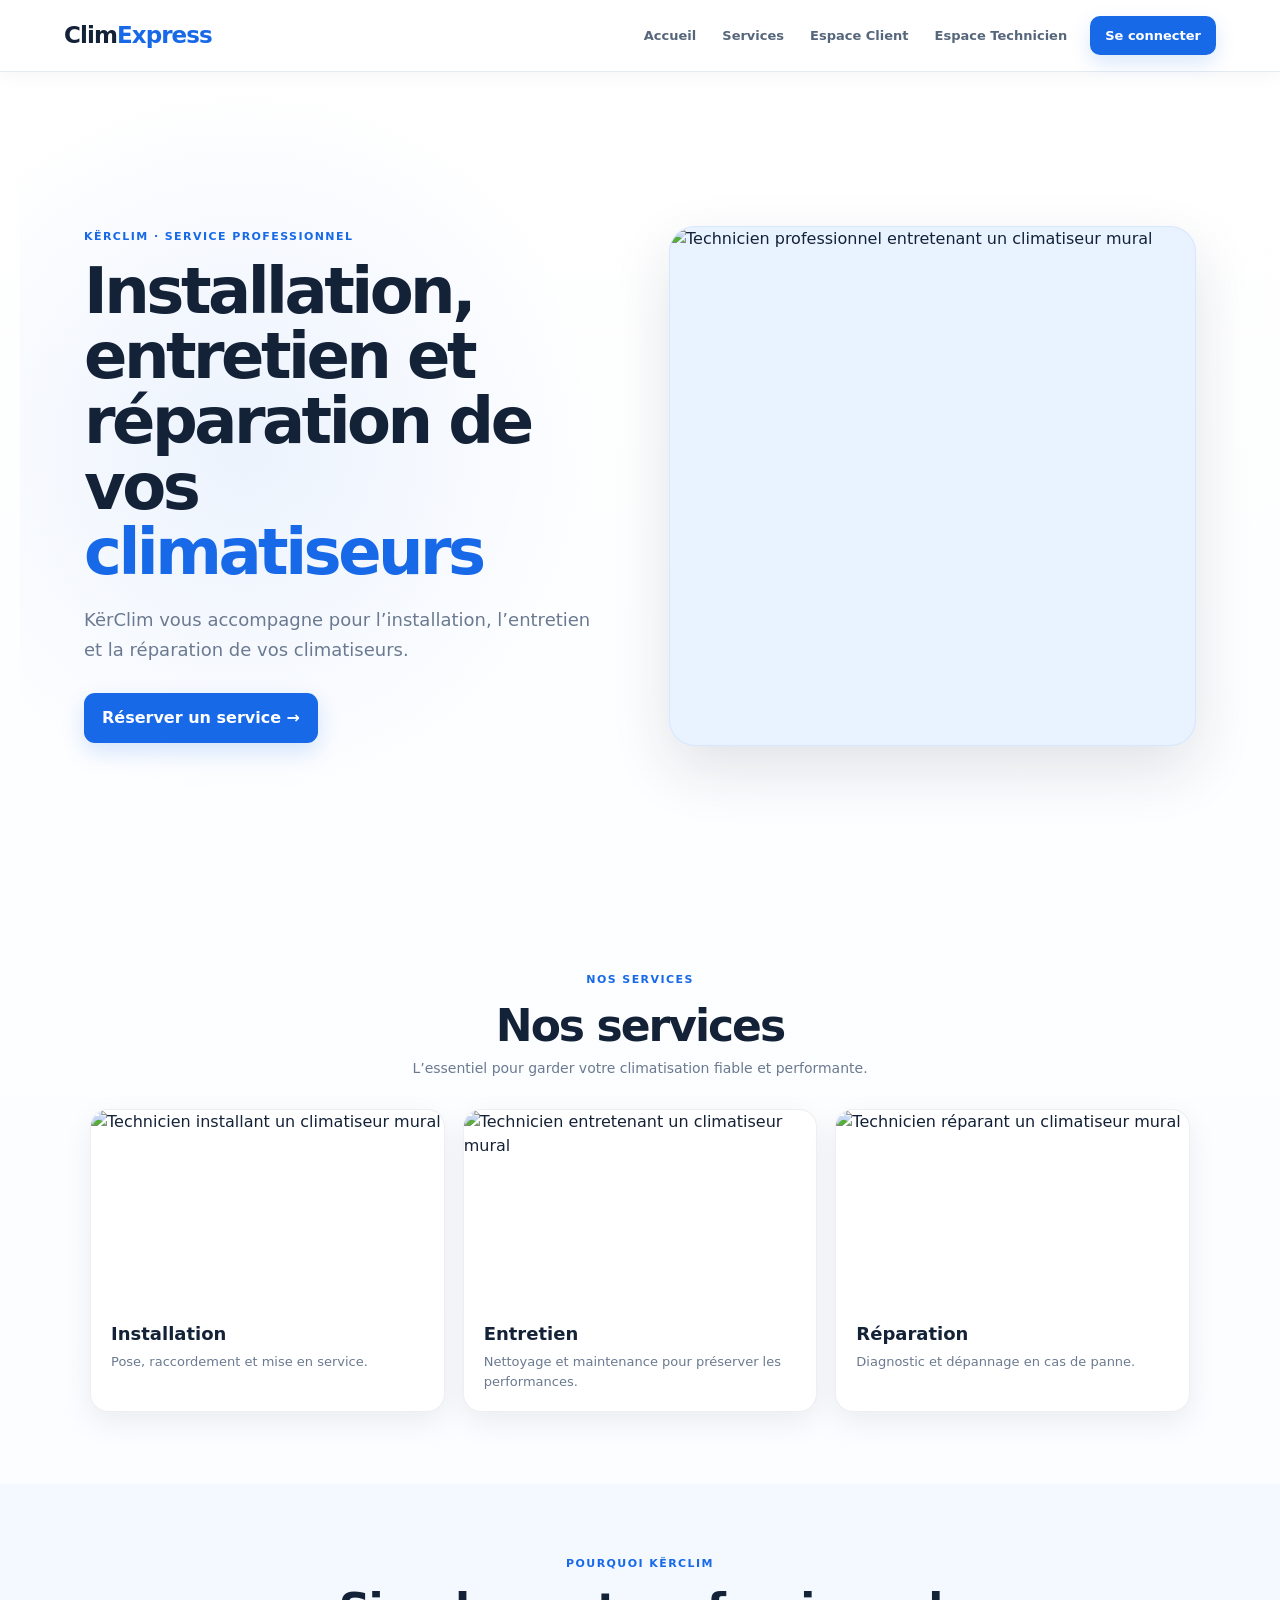
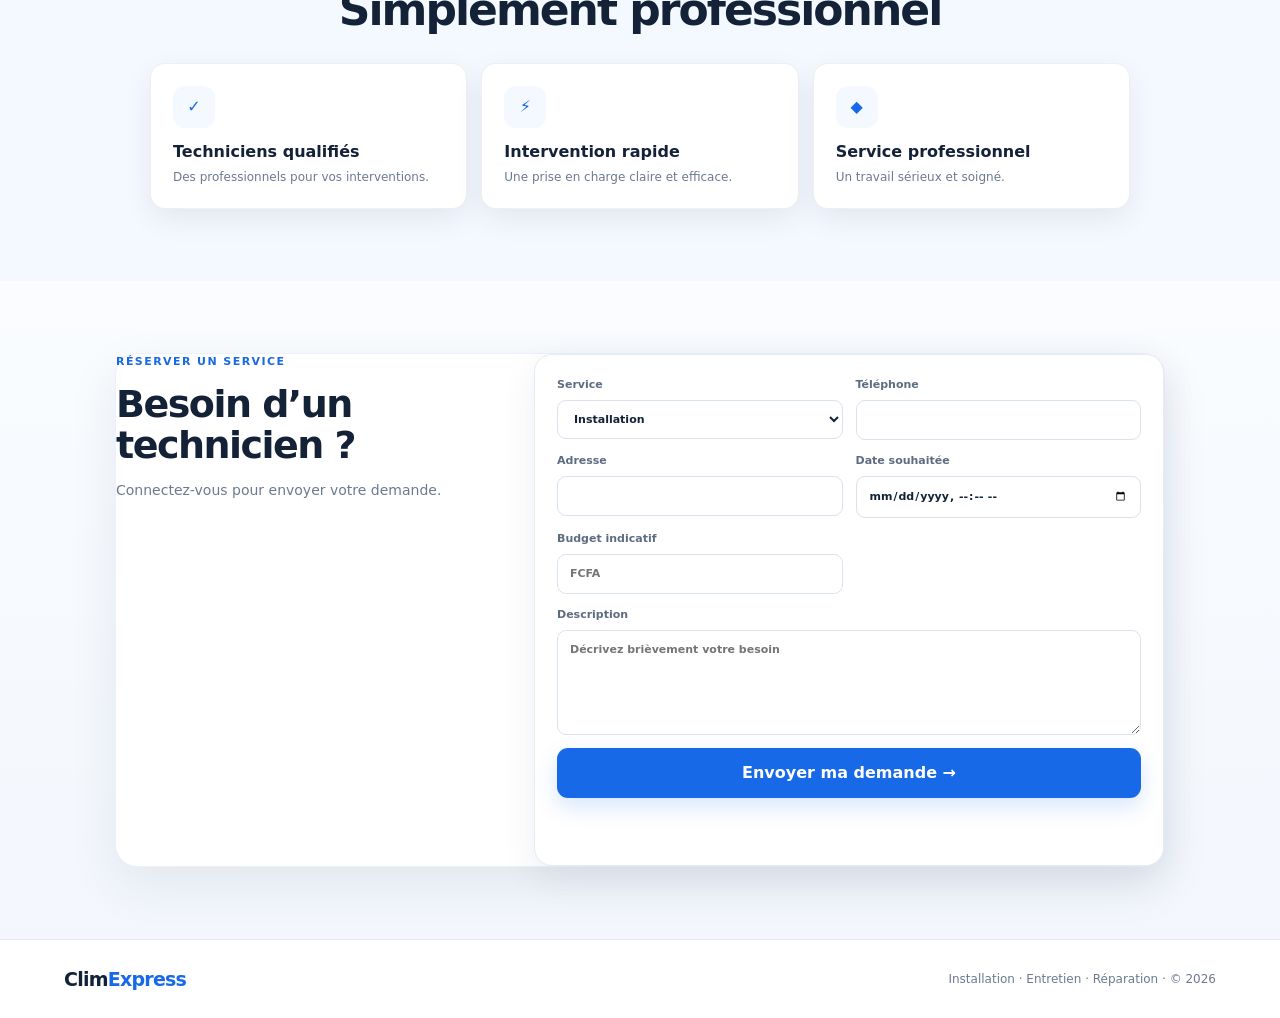
==== commit 82230657: "Add files via upload" ====
--- a/index.html
+++ b/index.html
@@ -3,13 +3,17 @@
 <head>
 <meta charset="utf-8">
 <meta name="viewport" content="width=device-width,initial-scale=1,viewport-fit=cover">
-<title>ClimExpress — Installation, entretien et réparation</title>
+<meta name="description" content="KërClim — installation, entretien et réparation de climatiseurs par des techniciens. Réservez votre intervention simplement.">
+<meta name="theme-color" content="#1769e8">
+<meta name="referrer" content="strict-origin-when-cross-origin">
+<link rel="icon" href="favicon.svg" type="image/svg+xml">
+<title>KërClim — Installation, entretien et réparation</title>
 <script src="https://cdn.jsdelivr.net/npm/@supabase/supabase-js@2"></script>
 <style>
 :root{--blue:#1769e8;--blue-dark:#0e54bf;--ink:#142238;--muted:#6b7a90;--line:#e5ebf3;--soft:#f4f8ff;--bg:#f6f9fd;--white:#fff;--success:#16945a;--danger:#d23c3c;--shadow:0 12px 35px rgba(22,52,91,.08)}
 *{box-sizing:border-box}html{scroll-behavior:smooth}body{margin:0;color:var(--ink);background:#fff;font-family:Inter,system-ui,-apple-system,BlinkMacSystemFont,"Segoe UI",sans-serif;line-height:1.5;overflow-x:hidden}body.modal-open{overflow:hidden}a{text-decoration:none;color:inherit}button,input,select,textarea{font:inherit}button{cursor:pointer}.hidden{display:none!important}
 /* Public site */
-.publicHeader{min-height:72px;display:flex;align-items:center;gap:22px;padding:12px max(18px,5vw);border-bottom:1px solid var(--line);background:rgba(255,255,255,.96);backdrop-filter:blur(12px);position:sticky;top:0;z-index:100}.publicLogo,.mobileBrand,.sideBrand b{font-weight:900;letter-spacing:-.04em;color:var(--ink)}.publicLogo{font-size:23px;white-space:nowrap}.publicLogo span,.mobileBrand span,.sideBrand b span{color:var(--blue)}.publicNav{display:flex;align-items:center;justify-content:flex-end;gap:20px;margin-left:auto;flex-wrap:wrap}.publicNav a,.publicNav button{border:0;background:none;color:#56667b;font-size:13px;font-weight:750;padding:7px 3px}.publicNav a:hover,.publicNav button:hover{color:var(--blue)}.publicNav .publicLogin{background:var(--blue);color:#fff;padding:10px 15px;border-radius:10px;box-shadow:0 8px 20px rgba(23,105,232,.16)}.publicNav .publicLogin:hover{color:#fff;background:var(--blue-dark)}.disabledRole{opacity:.45}
+.publicHeader{min-height:72px;display:flex;align-items:center;gap:22px;padding:12px max(18px,5vw);border-bottom:1px solid var(--line);background:rgba(255,255,255,.96);backdrop-filter:blur(12px);position:sticky;top:0;z-index:100}.publicLogo,.mobileBrand,.sideBrand b{font-weight:900;letter-spacing:-.04em;color:var(--ink)}.publicLogo{font-size:23px;white-space:nowrap}.publicLogo img{display:block;width:150px;height:48px;object-fit:contain;object-position:left center}.footerLogo img{width:125px;height:42px}.publicLogo span,.mobileBrand span,.sideBrand b span{color:var(--blue)}.publicNav{display:flex;align-items:center;justify-content:flex-end;gap:20px;margin-left:auto;flex-wrap:wrap}.publicNav a,.publicNav button{border:0;background:none;color:#56667b;font-size:13px;font-weight:750;padding:7px 3px}.publicNav a:hover,.publicNav button:hover{color:var(--blue)}.publicNav .publicLogin{background:var(--blue);color:#fff;padding:10px 15px;border-radius:10px;box-shadow:0 8px 20px rgba(23,105,232,.16)}.publicNav .publicLogin:hover{color:#fff;background:var(--blue-dark)}.disabledRole{opacity:.45}
 .publicHero{max-width:1240px;margin:auto;min-height:calc(100vh - 72px);display:grid;grid-template-columns:1fr 1fr;align-items:center;gap:58px;padding:70px max(22px,5vw)}.heroCopy{max-width:650px}.eyebrow{display:block;color:var(--blue);font-size:11px;font-weight:900;letter-spacing:.13em;text-transform:uppercase;margin-bottom:13px}.heroCopy h1{font-size:clamp(40px,5vw,67px);line-height:1.02;letter-spacing:-.055em;margin:0 0 20px}.heroCopy h1 span{color:var(--blue)}.heroCopy p{font-size:18px;color:var(--muted);max-width:580px;margin:0 0 28px}.primary{border:0;background:var(--blue);color:#fff;border-radius:11px;padding:13px 18px;font-weight:800;display:inline-flex;align-items:center;justify-content:center;gap:8px;box-shadow:0 9px 22px rgba(23,105,232,.17)}.primary:hover{background:var(--blue-dark)}.heroImage{height:520px;border-radius:26px;overflow:hidden;box-shadow:var(--shadow);background:#e9f2ff}.heroImage img{width:100%;height:100%;object-fit:cover;display:block}.section{padding:72px max(22px,5vw)}.sectionHead{text-align:center;max-width:650px;margin:0 auto 30px}.sectionHead h2{font-size:clamp(30px,4vw,44px);letter-spacing:-.045em;line-height:1.08;margin:0 0 9px}.sectionHead p{margin:0;color:var(--muted);font-size:14px}.serviceGrid{max-width:1100px;margin:auto;display:grid;grid-template-columns:repeat(3,1fr);gap:18px}.serviceCard{background:#fff;border:1px solid var(--line);border-radius:17px;overflow:hidden;box-shadow:0 8px 26px rgba(22,52,91,.04)}.serviceCard img{width:100%;height:190px;object-fit:cover;display:block}.serviceImgInstall{object-position:center}.serviceImgClean{object-position:70% center;filter:saturate(.9)}.serviceImgRepair{object-position:35% center;filter:contrast(1.02)}.serviceCardBody{padding:18px}.serviceCardBody h3{margin:0 0 5px;font-size:18px}.serviceCardBody p{margin:0;color:var(--muted);font-size:13px}.advantages{background:var(--soft)}.advGrid{max-width:980px;margin:auto;display:grid;grid-template-columns:repeat(3,1fr);gap:14px}.advCard{padding:22px;background:#fff;border:1px solid var(--line);border-radius:15px}.advIcon{width:38px;height:38px;border-radius:11px;background:var(--soft);color:var(--blue);display:grid;place-items:center;font-weight:900;margin-bottom:12px}.advCard h3{font-size:16px;margin:0 0 4px}.advCard p{font-size:12px;color:var(--muted);margin:0}.requestSection{background:#f7faff}.requestWrap{max-width:1050px;margin:auto;display:grid;grid-template-columns:.75fr 1.25fr;gap:40px;align-items:start}.requestIntro h2{font-size:38px;line-height:1.08;letter-spacing:-.04em;margin:5px 0 10px}.requestIntro p{color:var(--muted);font-size:14px}.requestForm{background:#fff;border:1px solid var(--line);border-radius:18px;padding:22px;display:grid;grid-template-columns:1fr 1fr;gap:13px;box-shadow:var(--shadow)}.requestForm label{display:flex;flex-direction:column;gap:6px;font-size:11px;font-weight:800;color:#5d6c80}.requestForm input,.requestForm select,.requestForm textarea{width:100%;border:1px solid #d9e2ed;border-radius:9px;padding:11px 12px;outline:none;color:var(--ink);background:#fff}.requestForm textarea{min-height:105px;resize:vertical}.requestForm label:last-of-type,.requestForm .primary,.requestForm #requestMsg{grid-column:1/-1}.formMsg{font-size:12px;margin:0}.formMsg.success{color:var(--success)}.formMsg.error{color:var(--danger)}footer{border-top:1px solid var(--line);padding:25px max(22px,5vw);display:flex;align-items:center;justify-content:space-between;gap:18px;color:var(--muted);font-size:12px}footer .publicLogo{font-size:19px}
 /* Auth */
 .modal{position:fixed;inset:0;background:rgba(12,27,48,.52);display:grid;place-items:center;padding:18px;z-index:500}.modalBox{width:min(430px,100%);max-height:calc(100dvh - 36px);overflow:auto;background:#fff;border-radius:19px;padding:25px;position:relative;box-shadow:0 25px 70px rgba(0,0,0,.22)}.modalBox .close{position:absolute;right:12px;top:9px;border:0;background:none;font-size:28px;color:#718097}.modalBox h2{margin:5px 0 17px;font-size:26px;letter-spacing:-.03em}.modalBox form{display:grid;gap:10px}.modalBox input,.modalBox select{width:100%;border:1px solid #dbe4ee;border-radius:9px;padding:11px}.modalBox label{font-size:11px;font-weight:800;color:#5c6a7c}.modalBox label select{display:block;margin-top:6px}.modalBox .link{border:0;background:none;color:var(--blue);font-weight:750;margin-top:8px}.modalBox p{font-size:12px}.modalBox .primary{width:100%}
@@ -145,9 +149,9 @@
 <main>
   <section id="home" class="publicHero">
     <div class="heroCopy">
-      <span class="eyebrow">CLIMEXPRESS · SERVICE PROFESSIONNEL</span>
+      <span class="eyebrow">KËRCLIM · SERVICE PROFESSIONNEL</span>
       <h1>Installation, entretien et réparation de vos <span>climatiseurs</span></h1>
-      <p>ClimExpress vous accompagne pour l’installation, l’entretien et la réparation de vos climatiseurs.</p>
+      <p>KërClim vous accompagne pour l’installation, l’entretien et la réparation de vos climatiseurs.</p>
       <a class="primary" href="#request">Réserver un service →</a>
     </div>
     <div class="heroImage">
@@ -165,7 +169,7 @@
   </section>
 
   <section class="section advantages" aria-label="Nos avantages">
-    <div class="sectionHead"><span class="eyebrow">POURQUOI CLIMEXPRESS</span><h2>Simplement professionnel</h2></div>
+    <div class="sectionHead"><span class="eyebrow">POURQUOI KËRCLIM</span><h2>Simplement professionnel</h2></div>
     <div class="advGrid">
       <article class="advCard"><div class="advIcon">✓</div><h3>Techniciens qualifiés</h3><p>Des professionnels pour vos interventions.</p></article>
       <article class="advCard"><div class="advIcon">⚡</div><h3>Intervention rapide</h3><p>Une prise en charge claire et efficace.</p></article>
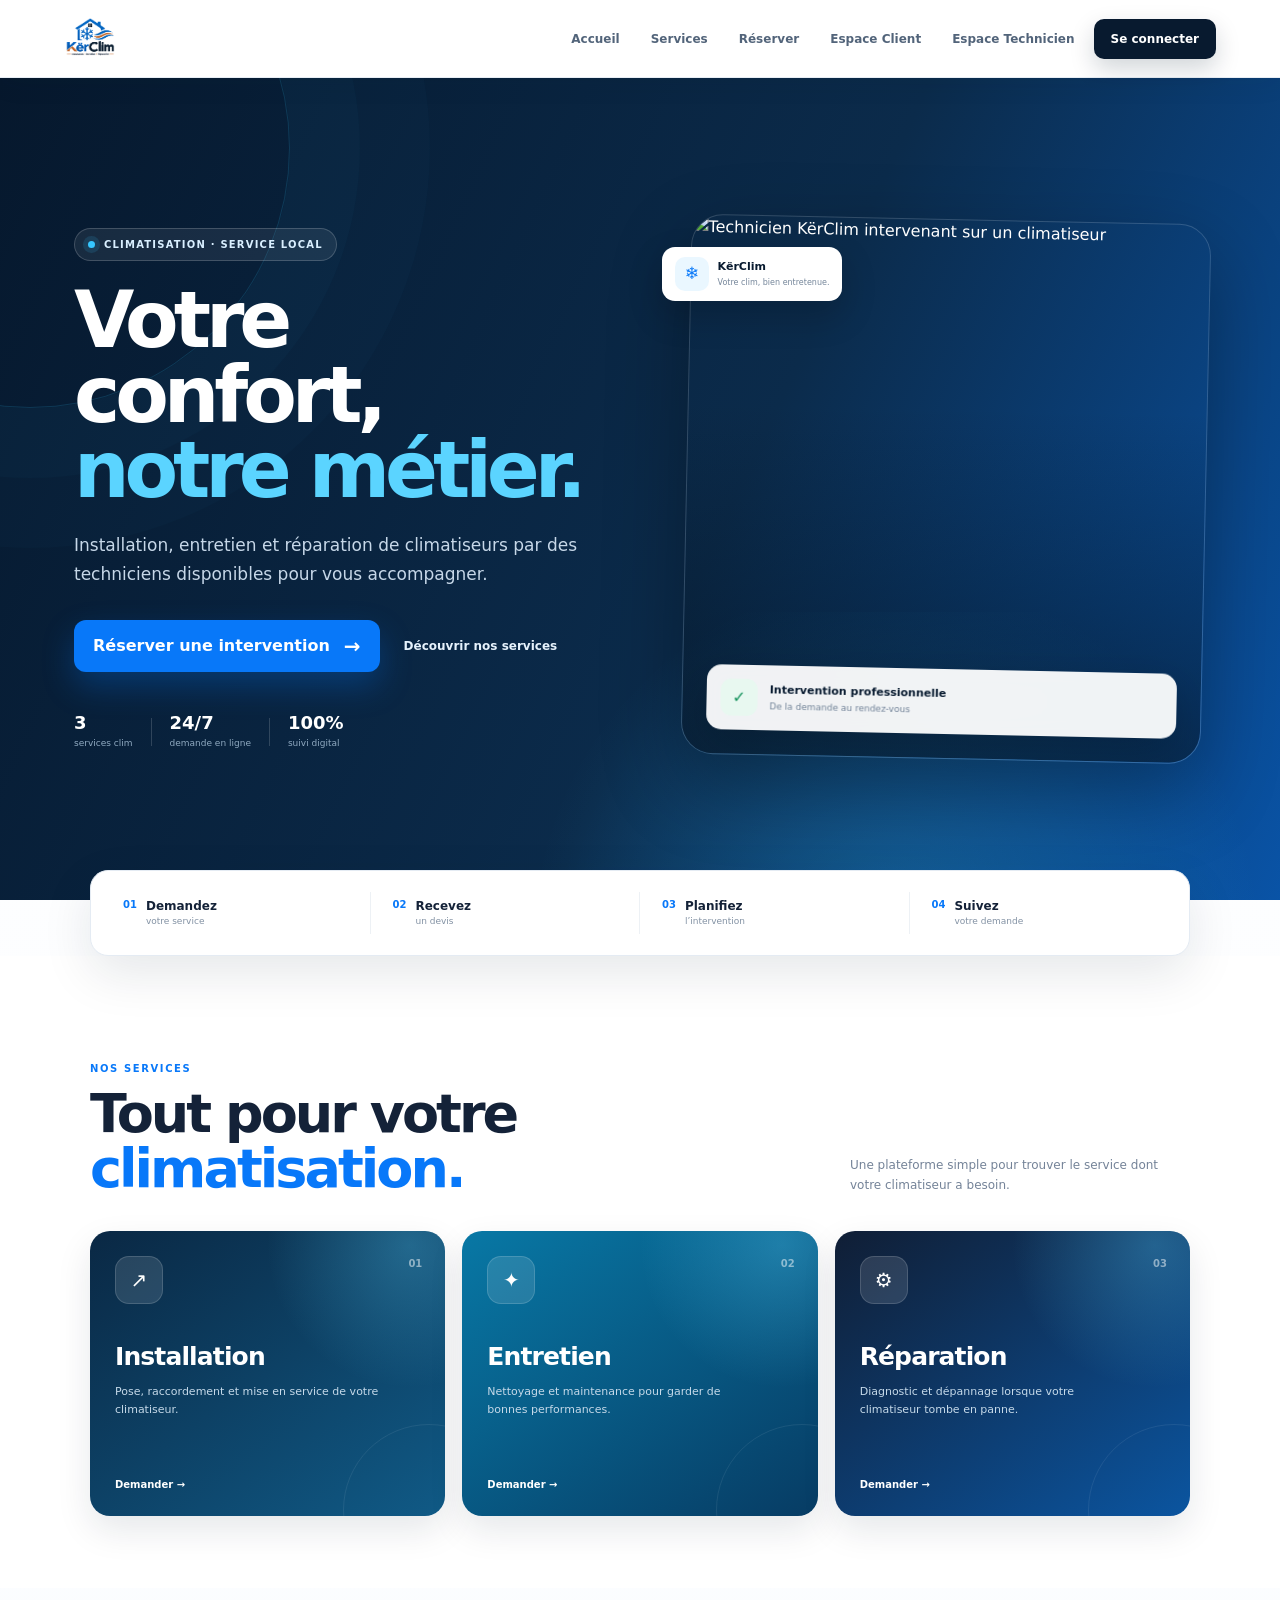
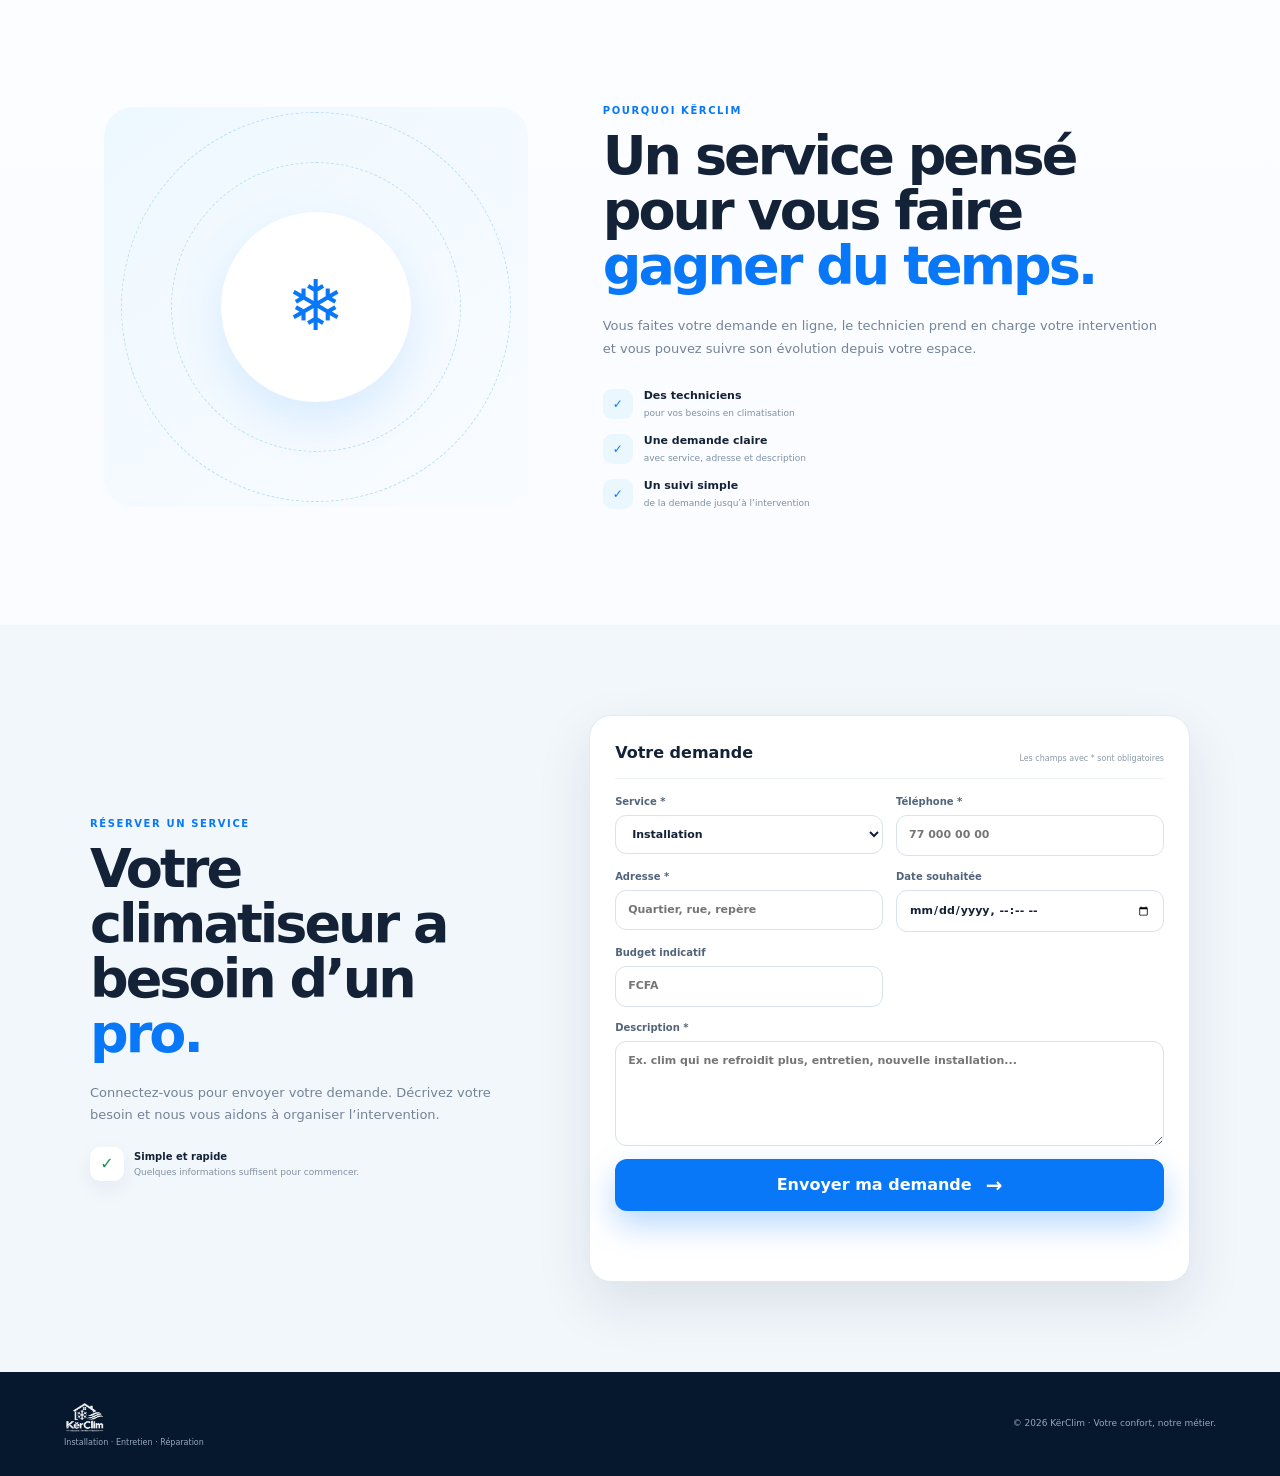
==== commit 661a20ee: "Add files via upload" ====
--- a/index.html
+++ b/index.html
@@ -132,14 +132,30 @@
 footer{border-top:1px solid var(--line);background:#fff}
 @media (prefers-reduced-motion:reduce){*,*:before,*:after{scroll-behavior:auto!important;transition:none!important;animation:none!important}}
 @media (max-width:700px){.publicHero{background:linear-gradient(180deg,#fff,#f8fbff);}.heroImage:hover,.serviceCard:hover,.advCard:hover,.requestCard:hover,.reservationCard:hover{transform:none}.requestWrap{border-radius:16px}.modalBox{border-radius:16px}}
+
+/* KËRCLIM HOMEPAGE — VISUAL REDESIGN */
+:root{--kc-navy:#081a2f;--kc-blue:#0878f9;--kc-cyan:#36c7ff;--kc-copper:#c88752;--kc-ice:#eef8ff}
+.publicHeader{min-height:78px;padding:10px clamp(18px,5vw,72px);border-bottom:1px solid #e8eef5;background:rgba(255,255,255,.94);box-shadow:0 6px 28px rgba(8,26,47,.06)}
+.publicLogo.logoImage{display:flex;align-items:center;width:155px;height:52px;transform:none!important}.publicLogo.logoImage img{width:155px;height:52px;object-fit:contain;object-position:left center}
+.publicNav{gap:7px}.publicNav a,.publicNav button{font-size:12px;padding:10px 12px;border-radius:10px;color:#52647a;transition:.2s}.publicNav a:hover,.publicNav button:hover{background:#f0f6fc;color:var(--kc-blue)}.publicNav .publicLogin{padding:11px 17px;background:var(--kc-navy);box-shadow:0 10px 24px rgba(8,26,47,.18)}.publicNav .publicLogin:hover{background:var(--kc-blue)}
+.kcHero{position:relative;overflow:hidden;background:linear-gradient(115deg,#06182d 0%,#0b2b4b 56%,#0878f9 140%);color:#fff;min-height:calc(100vh - 78px);display:flex;align-items:center}.kcHero:after{content:"";position:absolute;inset:auto -10% -45% 30%;height:80%;background:radial-gradient(circle,rgba(54,199,255,.25),transparent 60%);pointer-events:none}.kcHeroGlow{position:absolute;width:520px;height:520px;left:-230px;top:-190px;border:1px solid rgba(54,199,255,.16);border-radius:50%;box-shadow:0 0 0 70px rgba(54,199,255,.025),0 0 0 140px rgba(54,199,255,.02)}.kcHeroInner{position:relative;z-index:2;width:min(1260px,100%);margin:auto;padding:72px clamp(22px,5vw,72px);display:grid;grid-template-columns:1.02fr .98fr;gap:70px;align-items:center}.kcHeroCopy{max-width:650px}.kcPill{display:inline-flex;align-items:center;gap:9px;border:1px solid rgba(255,255,255,.18);background:rgba(255,255,255,.07);border-radius:99px;padding:8px 13px;font-size:10px;letter-spacing:.12em;font-weight:800;color:#d9efff;margin-bottom:22px}.kcDot{width:7px;height:7px;border-radius:50%;background:var(--kc-cyan);box-shadow:0 0 0 5px rgba(54,199,255,.13)}.kcHero h1{font-size:clamp(48px,6.1vw,82px);line-height:.96;letter-spacing:-.065em;margin:0 0 23px;font-weight:800}.kcHero h1 strong{color:#5bd4ff;font-weight:900}.kcHeroCopy>p{font-size:17px;line-height:1.7;color:#c6d7e8;max-width:590px;margin:0 0 31px}.kcHeroActions{display:flex;gap:12px;align-items:center;flex-wrap:wrap}.kcPrimary{display:inline-flex;align-items:center;justify-content:center;gap:14px;background:var(--kc-blue);color:#fff;border:0;border-radius:12px;padding:14px 19px;font-weight:850;box-shadow:0 14px 32px rgba(0,120,249,.28);transition:.22s}.kcPrimary span{font-size:20px;line-height:0}.kcPrimary:hover{background:#2890ff;color:#fff;transform:translateY(-2px)}.kcSecondary{display:inline-flex;align-items:center;color:#e6f2fc;font-weight:750;font-size:12px;padding:13px 12px}.kcSecondary:hover{color:#5bd4ff}.kcTrust{display:flex;align-items:center;gap:18px;margin-top:42px}.kcTrust div{display:flex;flex-direction:column}.kcTrust b{font-size:18px;line-height:1}.kcTrust span{font-size:9px;color:#8fa9c0;margin-top:5px}.kcTrust i{width:1px;height:28px;background:rgba(255,255,255,.16)}
+.kcHeroVisual{position:relative;max-width:570px;justify-self:end;width:100%}.kcPhotoFrame{position:relative;height:540px;border-radius:32px;overflow:hidden;border:1px solid rgba(255,255,255,.16);box-shadow:0 30px 80px rgba(0,0,0,.3);transform:rotate(1.2deg)}.kcPhotoFrame img{width:100%;height:100%;object-fit:cover}.kcPhotoShade{position:absolute;inset:0;background:linear-gradient(180deg,transparent 35%,rgba(4,18,32,.58))}.kcFloatCard{position:absolute;left:24px;right:24px;bottom:24px;display:flex;align-items:center;gap:12px;background:rgba(255,255,255,.94);color:var(--kc-navy);padding:14px;border-radius:15px;box-shadow:0 15px 40px rgba(0,0,0,.18);backdrop-filter:blur(12px)}.kcCheck{width:37px;height:37px;border-radius:11px;background:#e8f8f0;color:#12915a;display:grid;place-items:center;font-weight:900}.kcFloatCard strong,.kcFloatCard small{display:block}.kcFloatCard strong{font-size:11px}.kcFloatCard small{font-size:9px;color:#728297;margin-top:2px}.kcMiniBadge{position:absolute;top:28px;left:-24px;display:flex;align-items:center;gap:9px;background:#fff;color:var(--kc-navy);padding:10px 13px;border-radius:13px;box-shadow:0 14px 35px rgba(0,0,0,.18)}.kcMiniBadge>span{width:34px;height:34px;border-radius:10px;background:#eaf7ff;color:var(--kc-blue);display:grid;place-items:center;font-size:17px}.kcMiniBadge b,.kcMiniBadge small{display:block}.kcMiniBadge b{font-size:11px}.kcMiniBadge small{font-size:8px;color:#75869a;margin-top:2px}
+.kcIntroStrip{max-width:1100px;margin:-30px auto 0;position:relative;z-index:10;background:#fff;border:1px solid #e4ebf3;border-radius:18px;box-shadow:0 18px 50px rgba(8,26,47,.1);display:grid;grid-template-columns:repeat(4,1fr);padding:21px 10px}.kcIntroStrip>div{padding:5px 22px;border-right:1px solid #edf1f5;display:grid;grid-template-columns:auto 1fr;column-gap:9px}.kcIntroStrip>div:last-child{border:0}.kcIntroStrip span{grid-row:span 2;font-size:10px;color:var(--kc-blue);font-weight:900}.kcIntroStrip b{font-size:12px}.kcIntroStrip small{font-size:9px;color:#8392a4}
+.kcServices{padding-top:105px;background:#fff}.kcSectionHead{max-width:1100px;margin:0 auto 35px;display:flex;justify-content:space-between;align-items:end;gap:30px}.kcLabel{display:block;color:var(--kc-blue);font-size:10px;letter-spacing:.16em;font-weight:900;margin-bottom:10px}.kcSectionHead h2,.kcWhyCopy h2,.kcRequestIntro h2{font-size:clamp(34px,4.4vw,54px);line-height:1.02;letter-spacing:-.055em;margin:0;font-weight:850}.kcSectionHead h2 em,.kcWhyCopy h2 em,.kcRequestIntro h2 em{font-style:normal;color:var(--kc-blue)}.kcSectionHead>p{max-width:340px;color:#748398;font-size:12px;line-height:1.65;margin:0}.kcServiceGrid{max-width:1100px;margin:auto;display:grid;grid-template-columns:repeat(3,1fr);gap:17px}.kcServiceCard{position:relative;min-height:285px;padding:25px;border-radius:20px;overflow:hidden;color:#fff;background:#0b2946;box-shadow:0 14px 35px rgba(8,26,47,.1);transition:.25s}.kcServiceCard:before{content:"";position:absolute;inset:0;background:radial-gradient(circle at 90% 5%,rgba(91,212,255,.28),transparent 34%)}.kcServiceCard:after{content:"";position:absolute;width:170px;height:170px;border:1px solid rgba(255,255,255,.08);border-radius:50%;right:-70px;bottom:-80px}.kcServiceCard:hover{transform:translateY(-6px);box-shadow:0 22px 48px rgba(8,26,47,.18)}.kcInstall{background:linear-gradient(145deg,#0a2844,#105a86)}.kcClean{background:linear-gradient(145deg,#0878a5,#073c64)}.kcRepair{background:linear-gradient(145deg,#101e35,#0b55a0)}.kcServiceIcon{width:48px;height:48px;border-radius:14px;background:rgba(255,255,255,.12);border:1px solid rgba(255,255,255,.15);display:grid;place-items:center;font-size:20px;margin-bottom:34px}.kcServiceCard>span{position:absolute;right:23px;top:25px;color:rgba(255,255,255,.5);font-size:10px;font-weight:800}.kcServiceCard h3{position:relative;font-size:25px;margin:0 0 8px;letter-spacing:-.035em}.kcServiceCard p{position:relative;color:#c5d9e9;font-size:11px;line-height:1.65;max-width:270px;margin:0}.kcServiceCard a{position:absolute;bottom:24px;color:#fff;font-size:10px;font-weight:850}.kcServiceCard a:hover{color:#5bd4ff}
+.kcWhy{max-width:1200px;margin:auto;display:grid;grid-template-columns:.85fr 1.15fr;gap:75px;align-items:center;padding-top:115px;padding-bottom:115px}.kcWhyVisual{height:400px;position:relative;display:grid;place-items:center;background:linear-gradient(145deg,#eef8ff,#f9fcff);border-radius:30px;overflow:hidden}.kcWhyCircle{width:190px;height:190px;border-radius:50%;display:grid;place-items:center;font-size:70px;color:var(--kc-blue);background:#fff;box-shadow:0 20px 50px rgba(8,120,249,.12);z-index:2}.kcOrbit{position:absolute;border:1px dashed #bcdff5;border-radius:50%}.kcOrbit1{width:290px;height:290px}.kcOrbit2{width:390px;height:390px}.kcWhyCopy>p{color:#748398;font-size:13px;line-height:1.75;max-width:570px;margin:22px 0 28px}.kcBenefits{display:grid;gap:13px}.kcBenefits>div{display:flex;gap:11px;align-items:center}.kcBenefits b{width:30px;height:30px;border-radius:9px;background:#eaf7ff;color:var(--kc-blue);display:grid;place-items:center;font-size:12px}.kcBenefits strong,.kcBenefits small{display:block}.kcBenefits strong{font-size:11px}.kcBenefits small{font-size:9px;color:#8190a3;margin-top:2px}
+.kcRequest{background:#f2f7fc;padding-top:90px;padding-bottom:90px}.kcRequestInner{max-width:1100px;margin:auto;display:grid;grid-template-columns:.85fr 1.15fr;gap:55px;align-items:center}.kcRequestIntro h2{max-width:440px}.kcRequestIntro>p{color:#748398;font-size:13px;line-height:1.75;max-width:470px;margin:20px 0}.kcRequestNote{display:flex;align-items:center;gap:10px}.kcRequestNote>span{width:34px;height:34px;border-radius:10px;background:#fff;color:#15945b;display:grid;place-items:center;box-shadow:0 8px 20px rgba(8,26,47,.06)}.kcRequestNote strong,.kcRequestNote small{display:block}.kcRequestNote strong{font-size:10px}.kcRequestNote small{font-size:9px;color:#8290a1;margin-top:2px}.requestForm{margin:0;background:#fff;border:1px solid #e1eaf3;border-radius:22px;padding:25px;box-shadow:0 22px 55px rgba(8,26,47,.1);grid-template-columns:1fr 1fr;gap:13px}.kcFormTitle{grid-column:1/-1;display:flex;align-items:end;justify-content:space-between;border-bottom:1px solid #edf2f6;padding-bottom:13px;margin-bottom:2px}.kcFormTitle span{font-size:16px;font-weight:850}.kcFormTitle small{font-size:8px;color:#8b98a8}.requestForm label{font-size:10px;color:#52647a}.requestForm input,.requestForm select,.requestForm textarea{border-radius:11px;padding:11px 12px;font-size:11px}.requestForm textarea{min-height:105px}.kcFormSubmit{width:100%;grid-column:1/-1;cursor:pointer}.requestForm #requestMsg{grid-column:1/-1}
+.kcFooter{padding:27px clamp(18px,5vw,72px);display:flex;justify-content:space-between;align-items:center;background:#06182d;border:0;color:#93a9bd}.kcFooter .publicLogo.logoImage{width:120px;height:40px}.kcFooter .publicLogo.logoImage img{width:120px;height:40px;filter:brightness(0) invert(1);opacity:.95}.kcFooter small{display:block;font-size:8px;margin-top:-2px}.kcFooter>span{font-size:9px}
+@media(max-width:980px){.kcHeroInner{grid-template-columns:1fr;gap:45px}.kcHeroCopy{max-width:760px}.kcHeroVisual{justify-self:start;max-width:650px}.kcPhotoFrame{height:430px}.kcSectionHead,.kcWhy,.kcRequestInner{grid-template-columns:1fr;display:grid}.kcSectionHead{align-items:start}.kcSectionHead>p{max-width:520px}.kcServiceGrid{grid-template-columns:1fr 1fr}.kcWhy{gap:45px}.kcWhyVisual{height:340px}.kcRequestInner{gap:35px}}
+@media(max-width:700px){.publicHeader{min-height:68px;padding:7px 12px;align-items:center}.publicLogo.logoImage,.publicLogo.logoImage img{width:112px;height:43px}.publicNav{gap:3px 4px;justify-content:flex-end;flex-wrap:wrap}.publicNav a,.publicNav button{font-size:9px;padding:7px 6px}.publicNav a:nth-child(3){display:none}.publicNav .publicLogin{padding:8px 9px}.kcHero{min-height:auto}.kcHeroInner{padding:48px 18px 58px;gap:35px}.kcPill{font-size:8px;margin-bottom:18px}.kcHero h1{font-size:clamp(43px,13vw,62px)}.kcHeroCopy>p{font-size:14px}.kcHeroActions{display:grid;grid-template-columns:1fr;gap:5px}.kcPrimary,.kcSecondary{width:100%}.kcSecondary{justify-content:center}.kcTrust{gap:10px;margin-top:30px}.kcTrust b{font-size:15px}.kcTrust span{font-size:8px}.kcHeroVisual{width:calc(100% - 6px);margin-left:6px}.kcPhotoFrame{height:330px;border-radius:23px}.kcMiniBadge{left:-6px;top:15px}.kcFloatCard{left:12px;right:12px;bottom:12px}.kcIntroStrip{margin:-18px 12px 0;grid-template-columns:1fr 1fr;padding:10px;border-radius:15px}.kcIntroStrip>div{padding:11px 9px;border-bottom:1px solid #edf1f5}.kcIntroStrip>div:nth-child(2){border-right:0}.kcIntroStrip>div:nth-child(3),.kcIntroStrip>div:nth-child(4){border-bottom:0}.kcServices{padding-top:70px}.kcServices,.kcWhy,.kcRequest{padding-left:18px;padding-right:18px}.kcSectionHead h2,.kcWhyCopy h2,.kcRequestIntro h2{font-size:36px}.kcSectionHead>p{font-size:11px}.kcServiceGrid{grid-template-columns:1fr}.kcServiceCard{min-height:255px}.kcWhy{padding-top:75px;padding-bottom:75px}.kcWhyVisual{height:285px}.kcWhyCircle{width:130px;height:130px;font-size:48px}.kcOrbit1{width:210px;height:210px}.kcOrbit2{width:280px;height:280px}.kcRequest{padding-top:65px;padding-bottom:65px}.requestForm{grid-template-columns:1fr;padding:17px;border-radius:18px}.kcFormTitle{align-items:start;gap:5px;flex-direction:column}.requestForm label:last-of-type,.kcFormSubmit,.requestForm #requestMsg{grid-column:auto}.kcFooter{flex-direction:column;align-items:flex-start;gap:15px}.kcFooter>span{font-size:8px}}
 </style>
 </head>
 <body>
 <header id="publicHeader" class="publicHeader">
-  <a class="publicLogo" href="#home">Clim<span>Express</span></a>
+  <a class="publicLogo logoImage" href="#home" aria-label="KërClim accueil"><img src="logo.png" alt="KërClim"></a>
   <nav class="publicNav">
     <a href="#home">Accueil</a>
     <a href="#services">Services</a>
+    <a href="#request">Réserver</a>
     <button type="button" data-open-role="client">Espace Client</button>
     <button type="button" data-open-role="technicien">Espace Technicien</button>
     <button type="button" id="authBtn" class="publicLogin">Se connecter</button>
@@ -147,54 +163,78 @@
 </header>
 
 <main>
-  <section id="home" class="publicHero">
-    <div class="heroCopy">
-      <span class="eyebrow">KËRCLIM · SERVICE PROFESSIONNEL</span>
-      <h1>Installation, entretien et réparation de vos <span>climatiseurs</span></h1>
-      <p>KërClim vous accompagne pour l’installation, l’entretien et la réparation de vos climatiseurs.</p>
-      <a class="primary" href="#request">Réserver un service →</a>
-    </div>
-    <div class="heroImage">
-      <img src="https://images.unsplash.com/photo-1621905252507-b35492cc74b4?auto=format&fit=crop&w=1200&q=85" alt="Technicien professionnel entretenant un climatiseur mural">
-    </div>
-  </section>
-
-  <section id="services" class="section">
-    <div class="sectionHead"><span class="eyebrow">NOS SERVICES</span><h2>Nos services</h2><p>L’essentiel pour garder votre climatisation fiable et performante.</p></div>
-    <div class="serviceGrid">
-      <article class="serviceCard"><img class="serviceImgInstall" src="https://hometriangle.com/imagecache/stories/media/487972" alt="Technicien installant un climatiseur mural"><div class="serviceCardBody"><h3>Installation</h3><p>Pose, raccordement et mise en service.</p></div></article>
-      <article class="serviceCard"><img class="serviceImgClean" src="https://images.unsplash.com/photo-1621905252507-b35492cc74b4?auto=format&fit=crop&w=1000&q=85" alt="Technicien entretenant un climatiseur mural"><div class="serviceCardBody"><h3>Entretien</h3><p>Nettoyage et maintenance pour préserver les performances.</p></div></article>
-      <article class="serviceCard"><img class="serviceImgRepair" src="https://images.unsplash.com/photo-1621905252507-b35492cc74b4?auto=format&fit=crop&w=1000&q=85" alt="Technicien réparant un climatiseur mural"><div class="serviceCardBody"><h3>Réparation</h3><p>Diagnostic et dépannage en cas de panne.</p></div></article>
-    </div>
-  </section>
-
-  <section class="section advantages" aria-label="Nos avantages">
-    <div class="sectionHead"><span class="eyebrow">POURQUOI KËRCLIM</span><h2>Simplement professionnel</h2></div>
-    <div class="advGrid">
-      <article class="advCard"><div class="advIcon">✓</div><h3>Techniciens qualifiés</h3><p>Des professionnels pour vos interventions.</p></article>
-      <article class="advCard"><div class="advIcon">⚡</div><h3>Intervention rapide</h3><p>Une prise en charge claire et efficace.</p></article>
-      <article class="advCard"><div class="advIcon">◆</div><h3>Service professionnel</h3><p>Un travail sérieux et soigné.</p></article>
-    </div>
-  </section>
-
-  <section id="request" class="section requestSection">
-    <div class="requestWrap">
-      <div class="requestIntro"><span class="eyebrow">RÉSERVER UN SERVICE</span><h2>Besoin d’un technicien ?</h2><p id="hint">Connectez-vous pour envoyer votre demande.</p></div>
+  <section id="home" class="kcHero">
+    <div class="kcHeroGlow"></div>
+    <div class="kcHeroInner">
+      <div class="kcHeroCopy">
+        <div class="kcPill"><span class="kcDot"></span> CLIMATISATION · SERVICE LOCAL</div>
+        <h1>Votre confort,<br><strong>notre métier.</strong></h1>
+        <p>Installation, entretien et réparation de climatiseurs par des techniciens disponibles pour vous accompagner.</p>
+        <div class="kcHeroActions">
+          <a class="kcPrimary" href="#request">Réserver une intervention <span>→</span></a>
+          <a class="kcSecondary" href="#services">Découvrir nos services</a>
+        </div>
+        <div class="kcTrust">
+          <div><b>3</b><span>services clim</span></div>
+          <i></i><div><b>24/7</b><span>demande en ligne</span></div><i></i><div><b>100%</b><span>suivi digital</span></div>
+        </div>
+      </div>
+      <div class="kcHeroVisual">
+        <div class="kcPhotoFrame">
+          <img src="https://images.unsplash.com/photo-1621905252507-b35492cc74b4?auto=format&fit=crop&w=1200&q=90" alt="Technicien KërClim intervenant sur un climatiseur">
+          <div class="kcPhotoShade"></div>
+          <div class="kcFloatCard">
+            <div class="kcCheck">✓</div>
+            <div><strong>Intervention professionnelle</strong><small>De la demande au rendez-vous</small></div>
+          </div>
+        </div>
+        <div class="kcMiniBadge"><span>❄</span><div><b>KërClim</b><small>Votre clim, bien entretenue.</small></div></div>
+      </div>
+    </div>
+  </section>
+
+  <section class="kcIntroStrip">
+    <div><span>01</span><b>Demandez</b><small>votre service</small></div>
+    <div><span>02</span><b>Recevez</b><small>un devis</small></div>
+    <div><span>03</span><b>Planifiez</b><small>l’intervention</small></div>
+    <div><span>04</span><b>Suivez</b><small>votre demande</small></div>
+  </section>
+
+  <section id="services" class="kcServices section">
+    <div class="kcSectionHead"><div><span class="kcLabel">NOS SERVICES</span><h2>Tout pour votre <em>climatisation.</em></h2></div><p>Une plateforme simple pour trouver le service dont votre climatiseur a besoin.</p></div>
+    <div class="kcServiceGrid">
+      <article class="kcServiceCard kcInstall"><div class="kcServiceIcon">↗</div><span>01</span><h3>Installation</h3><p>Pose, raccordement et mise en service de votre climatiseur.</p><a href="#request">Demander →</a></article>
+      <article class="kcServiceCard kcClean"><div class="kcServiceIcon">✦</div><span>02</span><h3>Entretien</h3><p>Nettoyage et maintenance pour garder de bonnes performances.</p><a href="#request">Demander →</a></article>
+      <article class="kcServiceCard kcRepair"><div class="kcServiceIcon">⚙</div><span>03</span><h3>Réparation</h3><p>Diagnostic et dépannage lorsque votre climatiseur tombe en panne.</p><a href="#request">Demander →</a></article>
+    </div>
+  </section>
+
+  <section class="kcWhy section" aria-label="Pourquoi KërClim">
+    <div class="kcWhyVisual"><div class="kcWhyCircle">❄</div><span class="kcOrbit kcOrbit1"></span><span class="kcOrbit kcOrbit2"></span></div>
+    <div class="kcWhyCopy"><span class="kcLabel">POURQUOI KËRCLIM</span><h2>Un service pensé pour vous faire <em>gagner du temps.</em></h2><p>Vous faites votre demande en ligne, le technicien prend en charge votre intervention et vous pouvez suivre son évolution depuis votre espace.</p>
+      <div class="kcBenefits"><div><b>✓</b><span><strong>Des techniciens</strong><small>pour vos besoins en climatisation</small></span></div><div><b>✓</b><span><strong>Une demande claire</strong><small>avec service, adresse et description</small></span></div><div><b>✓</b><span><strong>Un suivi simple</strong><small>de la demande jusqu’à l’intervention</small></span></div></div>
+    </div>
+  </section>
+
+  <section id="request" class="kcRequest section">
+    <div class="kcRequestInner">
+      <div class="kcRequestIntro"><span class="kcLabel">RÉSERVER UN SERVICE</span><h2>Votre climatiseur a besoin d’un <em>pro.</em></h2><p id="hint">Connectez-vous pour envoyer votre demande. Décrivez votre besoin et nous vous aidons à organiser l’intervention.</p><div class="kcRequestNote"><span>✓</span><div><strong>Simple et rapide</strong><small>Quelques informations suffisent pour commencer.</small></div></div></div>
       <form id="requestForm" class="requestForm">
-        <label>Service<select id="service"><option value="installation">Installation</option><option value="entretien">Entretien</option><option value="reparation">Réparation</option></select></label>
-        <label>Téléphone<input id="phone" required></label>
-        <label>Adresse<input id="address" required></label>
+        <div class="kcFormTitle"><span>Votre demande</span><small>Les champs avec * sont obligatoires</small></div>
+        <label>Service *<select id="service"><option value="installation">Installation</option><option value="entretien">Entretien</option><option value="reparation">Réparation</option></select></label>
+        <label>Téléphone *<input id="phone" required placeholder="77 000 00 00"></label>
+        <label>Adresse *<input id="address" required placeholder="Quartier, rue, repère"></label>
         <label>Date souhaitée<input id="date" type="datetime-local"></label>
         <label>Budget indicatif<input id="budget" type="number" min="0" placeholder="FCFA"></label>
-        <label>Description<textarea id="description" required placeholder="Décrivez brièvement votre besoin"></textarea></label>
-        <button class="primary">Envoyer ma demande →</button>
+        <label>Description *<textarea id="description" required placeholder="Ex. clim qui ne refroidit plus, entretien, nouvelle installation..."></textarea></label>
+        <button class="kcPrimary kcFormSubmit" type="submit">Envoyer ma demande <span>→</span></button>
         <p id="requestMsg"></p>
       </form>
     </div>
   </section>
 </main>
 
-<footer><b class="publicLogo">Clim<span>Express</span></b><span>Installation · Entretien · Réparation · © 2026</span></footer>
+<footer class="kcFooter"><div><a class="publicLogo logoImage" href="#home"><img src="logo.png" alt="KërClim"></a><small>Installation · Entretien · Réparation</small></div><span>© 2026 KërClim · Votre confort, notre métier.</span></footer>
 
 <section id="dashboard" class="hidden dashboardSection">
   <div class="dashHead"><small id="role"></small><h2>Tableau de bord</h2><p id="welcome"></p><span id="dashDate"></span></div>
